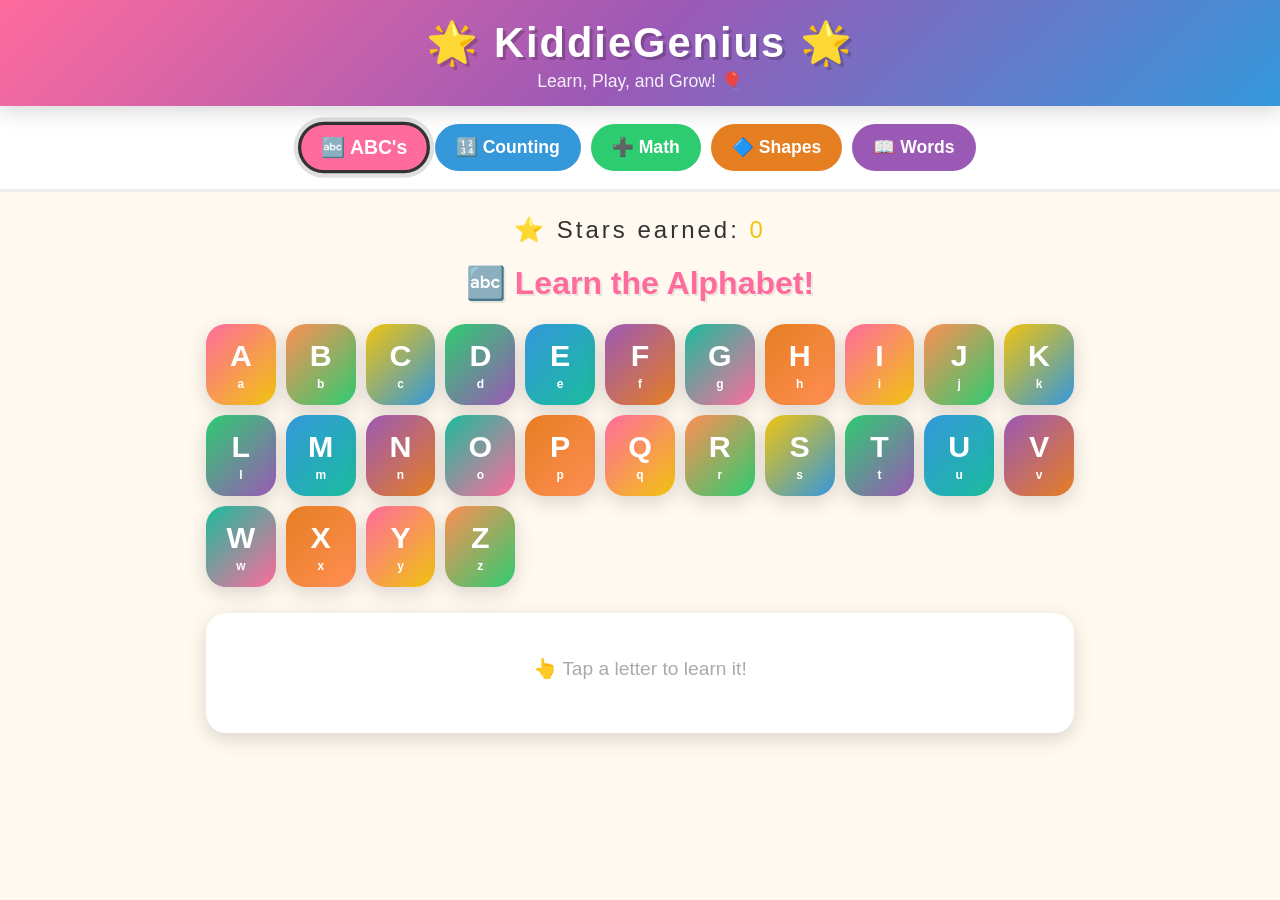
==== index.html @ c28e4b7d "Build fun interactive learning demo for pre-K to 2nd grade Agent-Logs-Url: https://github.com/Luxecu" ====
<!DOCTYPE html>
<html lang="en">
<head>
  <meta charset="UTF-8" />
  <meta name="viewport" content="width=device-width, initial-scale=1.0, user-scalable=no" />
  <title>KiddieGenius 🌟 Learn &amp; Play!</title>
  <style>
    /* ===== GLOBAL ===== */
    * { box-sizing: border-box; margin: 0; padding: 0; }
    :root {
      --pink:   #FF6B9D;
      --purple: #9B59B6;
      --blue:   #3498DB;
      --green:  #2ECC71;
      --yellow: #F1C40F;
      --orange: #E67E22;
      --red:    #E74C3C;
      --teal:   #1ABC9C;
      --bg:     #FFF9F0;
      --text:   #333;
      --radius: 20px;
      --shadow: 0 6px 20px rgba(0,0,0,.15);
    }
    body {
      font-family: 'Comic Sans MS', 'Chalkboard SE', 'Trebuchet MS', sans-serif;
      background: var(--bg);
      color: var(--text);
      min-height: 100vh;
      overflow-x: hidden;
    }
    header {
      background: linear-gradient(135deg, #FF6B9D, #9B59B6, #3498DB);
      padding: 18px 20px 14px;
      text-align: center;
      box-shadow: var(--shadow);
      position: sticky;
      top: 0;
      z-index: 100;
    }
    header h1 { font-size: clamp(1.6rem,5vw,2.6rem); color:#fff; text-shadow:3px 3px 0 rgba(0,0,0,.2); letter-spacing:2px; }
    header p  { color:rgba(255,255,255,.9); font-size:clamp(.85rem,2.5vw,1.1rem); margin-top:4px; }
    nav {
      display: flex; flex-wrap: wrap; justify-content: center;
      gap: 10px; padding: 18px 14px;
      background: #fff; border-bottom: 3px solid #eee;
    }
    .tab-btn {
      cursor: pointer; border: 3px solid transparent; border-radius: 50px;
      padding: 10px 18px; font-family: inherit; font-size: clamp(.85rem,2.2vw,1.1rem);
      font-weight: bold; color: #fff;
      transition: transform .15s, box-shadow .15s; outline: none; user-select: none;
    }
    .tab-btn:hover,.tab-btn:focus { transform:scale(1.08); box-shadow:var(--shadow); }
    .tab-btn.active { border-color:#333; transform:scale(1.1); box-shadow:0 0 0 4px rgba(0,0,0,.12); }
    .tab-btn[data-tab="abc"]    { background:var(--pink); }
    .tab-btn[data-tab="count"]  { background:var(--blue); }
    .tab-btn[data-tab="math"]   { background:var(--green); }
    .tab-btn[data-tab="shapes"] { background:var(--orange); }
    .tab-btn[data-tab="words"]  { background:var(--purple); }
    main { padding: 24px 16px 40px; max-width: 900px; margin: 0 auto; }
    .section { display: none; animation: fadeIn .35s ease; }
    .section.active { display: block; }
    @keyframes fadeIn { from{opacity:0;transform:translateY(12px)} to{opacity:1;transform:translateY(0)} }
    .section-title { text-align:center; font-size:clamp(1.4rem,4vw,2rem); margin-bottom:22px; text-shadow:2px 2px 0 rgba(0,0,0,.08); }
    #star-bar { text-align:center; font-size:clamp(1.1rem,3vw,1.5rem); margin-bottom:20px; letter-spacing:3px; }
    #star-display { color:var(--yellow); }

    /* ABC */
    .abc-grid { display:grid; grid-template-columns:repeat(auto-fill,minmax(68px,1fr)); gap:10px; }
    .letter-card {
      background:linear-gradient(135deg,#FF6B9D,#FF8E53); color:#fff;
      border-radius:var(--radius); padding:14px 6px; text-align:center;
      cursor:pointer; font-size:1.9rem; font-weight:bold; box-shadow:var(--shadow);
      transition:transform .15s; border:none; outline:none; font-family:inherit; user-select:none;
    }
    .letter-card:hover,.letter-card:focus { transform:scale(1.12); }
    .letter-card span { display:block; font-size:.75rem; margin-top:4px; }
    #abc-display { margin-top:26px; text-align:center; background:#fff; border-radius:var(--radius); padding:24px; box-shadow:var(--shadow); min-height:120px; }
    #abc-display .big-letter { font-size:clamp(4rem,14vw,8rem); color:var(--pink); font-weight:bold; }
    #abc-display .letter-word { font-size:clamp(1.2rem,4vw,2rem); color:var(--purple); margin-top:6px; }
    #abc-display .letter-emoji { font-size:clamp(2rem,7vw,4rem); margin-top:6px; }

    /* COUNT */
    .count-controls { display:flex; align-items:center; justify-content:center; gap:20px; margin-bottom:24px; flex-wrap:wrap; }
    .big-number { font-size:clamp(4rem,14vw,8rem); font-weight:bold; color:var(--blue); min-width:120px; text-align:center; }
    .round-btn { width:64px; height:64px; border-radius:50%; border:none; font-size:2rem; font-weight:bold; cursor:pointer; color:#fff; box-shadow:var(--shadow); transition:transform .15s; outline:none; font-family:inherit; }
    .round-btn:hover,.round-btn:focus { transform:scale(1.15); }
    .round-btn.minus { background:var(--red); }
    .round-btn.plus  { background:var(--green); }
    #dot-area { display:flex; flex-wrap:wrap; gap:12px; justify-content:center; padding:10px; }
    .dot { width:48px; height:48px; border-radius:50%; box-shadow:0 3px 8px rgba(0,0,0,.2); animation:popIn .25s cubic-bezier(.175,.885,.32,1.275) both; }
    @keyframes popIn { from{transform:scale(0);opacity:0} to{transform:scale(1);opacity:1} }

    /* MATH */
    .math-card { background:#fff; border-radius:var(--radius); box-shadow:var(--shadow); padding:28px 20px; text-align:center; max-width:480px; margin:0 auto 24px; }
    .math-problem { font-size:clamp(2rem,8vw,4rem); font-weight:bold; color:var(--green); margin-bottom:18px; }
    .math-choices { display:flex; flex-wrap:wrap; gap:14px; justify-content:center; }
    .choice-btn { width:80px; height:80px; border-radius:18px; border:4px solid transparent; font-family:inherit; font-size:2rem; font-weight:bold; cursor:pointer; background:var(--blue); color:#fff; box-shadow:var(--shadow); transition:transform .15s; outline:none; }
    .choice-btn:hover,.choice-btn:focus { transform:scale(1.12); }
    .choice-btn.correct { background:var(--green); animation:bounce .5s; }
    .choice-btn.wrong   { background:var(--red);   animation:shake  .4s; }
    @keyframes bounce { 0%,100%{transform:scale(1)} 30%{transform:scale(1.3)} 60%{transform:scale(.9)} }
    @keyframes shake  { 0%,100%{transform:translateX(0)} 20%{transform:translateX(-8px)} 60%{transform:translateX(8px)} }
    #math-feedback { font-size:1.4rem; min-height:40px; margin-top:12px; font-weight:bold; }
    .math-emoji-row { font-size:clamp(1.2rem,4vw,2rem); margin-bottom:10px; letter-spacing:4px; }
    #math-next-btn, #words-next-btn {
      margin-top:16px; padding:12px 32px; border-radius:50px; border:none;
      font-family:inherit; font-size:1.1rem; font-weight:bold; cursor:pointer;
      color:#fff; box-shadow:var(--shadow); display:none; transition:transform .15s; outline:none;
    }
    #math-next-btn { background:var(--purple); }
    #words-next-btn { background:var(--teal); }
    #math-next-btn:hover, #words-next-btn:hover { transform:scale(1.08); }

    /* SHAPES */
    .shapes-grid { display:grid; grid-template-columns:repeat(auto-fill,minmax(140px,1fr)); gap:16px; }
    .shape-card { background:#fff; border-radius:var(--radius); box-shadow:var(--shadow); padding:20px 10px; text-align:center; cursor:pointer; transition:transform .15s; outline:none; }
    .shape-card:hover,.shape-card:focus { transform:scale(1.08); }
    .shape-svg { width:80px; height:80px; margin:0 auto 10px; display:block; }
    .shape-name { font-size:1.1rem; font-weight:bold; }
    .shape-sides { font-size:.85rem; color:#666; margin-top:4px; }
    #shape-feedback { text-align:center; font-size:clamp(1.2rem,3.5vw,1.6rem); font-weight:bold; min-height:40px; margin-top:10px; color:var(--orange); }

    /* WORDS */
    .word-card { background:#fff; border-radius:var(--radius); box-shadow:var(--shadow); padding:28px 20px; text-align:center; max-width:480px; margin:0 auto 24px; }
    .sight-word { font-size:clamp(3rem,12vw,6rem); font-weight:bold; color:var(--purple); letter-spacing:8px; }
    .word-hint { font-size:1.1rem; color:#888; margin-top:8px; }
    .word-choices { display:flex; flex-wrap:wrap; gap:14px; justify-content:center; margin-top:20px; }
    .word-choice { padding:14px 22px; border-radius:14px; border:3px solid transparent; font-family:inherit; font-size:1.3rem; font-weight:bold; cursor:pointer; background:var(--purple); color:#fff; box-shadow:var(--shadow); transition:transform .15s; outline:none; }
    .word-choice:hover,.word-choice:focus { transform:scale(1.1); }
    .word-choice.correct { background:var(--green); animation:bounce .5s; }
    .word-choice.wrong   { background:var(--red);   animation:shake  .4s; }
    #words-feedback { font-size:1.4rem; min-height:40px; margin-top:12px; font-weight:bold; text-align:center; }

    /* CONFETTI */
    #confetti-canvas { position:fixed; top:0; left:0; width:100%; height:100%; pointer-events:none; z-index:999; }
  </style>
</head>
<body>
<canvas id="confetti-canvas"></canvas>

<header>
  <h1>🌟 KiddieGenius 🌟</h1>
  <p>Learn, Play, and Grow! 🎈</p>
</header>

<nav>
  <button class="tab-btn active" data-tab="abc">🔤 ABC's</button>
  <button class="tab-btn" data-tab="count">🔢 Counting</button>
  <button class="tab-btn" data-tab="math">➕ Math</button>
  <button class="tab-btn" data-tab="shapes">🔷 Shapes</button>
  <button class="tab-btn" data-tab="words">📖 Words</button>
</nav>

<main>
  <div id="star-bar">⭐ Stars earned: <span id="star-display">0</span></div>

  <!-- ABC -->
  <section id="sec-abc" class="section active">
    <h2 class="section-title" style="color:var(--pink)">🔤 Learn the Alphabet!</h2>
    <div class="abc-grid" id="abc-grid"></div>
    <div id="abc-display">
      <div style="color:#aaa;font-size:1.2rem;padding-top:20px">👆 Tap a letter to learn it!</div>
    </div>
  </section>

  <!-- COUNT -->
  <section id="sec-count" class="section">
    <h2 class="section-title" style="color:var(--blue)">🔢 Counting Fun!</h2>
    <div class="count-controls">
      <button class="round-btn minus" id="minus-btn" aria-label="minus one">−</button>
      <div class="big-number" id="count-num">5</div>
      <button class="round-btn plus" id="plus-btn" aria-label="plus one">+</button>
    </div>
    <div id="dot-area"></div>
    <p style="text-align:center;color:#888;margin-top:14px;font-size:1rem">Use + and − to change the number. Count the dots!</p>
  </section>

  <!-- MATH -->
  <section id="sec-math" class="section">
    <h2 class="section-title" style="color:var(--green)">➕ Math Magic!</h2>
    <div class="math-card">
      <div class="math-emoji-row" id="math-emoji-row"></div>
      <div class="math-problem" id="math-problem"></div>
      <div class="math-choices" id="math-choices"></div>
      <div id="math-feedback"></div>
      <button id="math-next-btn">Next Question ➡️</button>
    </div>
  </section>

  <!-- SHAPES -->
  <section id="sec-shapes" class="section">
    <h2 class="section-title" style="color:var(--orange)">🔷 Colors &amp; Shapes!</h2>
    <div class="shapes-grid" id="shapes-grid"></div>
    <div id="shape-feedback"></div>
  </section>

  <!-- WORDS -->
  <section id="sec-words" class="section">
    <h2 class="section-title" style="color:var(--purple)">📖 Sight Words!</h2>
    <div class="word-card">
      <div class="sight-word" id="sight-word"></div>
      <div class="word-hint" id="word-hint"></div>
      <div class="word-choices" id="word-choices"></div>
      <div id="words-feedback"></div>
      <button id="words-next-btn">Next Word ➡️</button>
    </div>
  </section>
</main>

<script>
/* ===== UTILITIES ===== */
var stars = 0;
function addStar(n) {
  n = n || 1;
  stars += n;
  document.getElementById('star-display').textContent = stars;
  if (stars % 5 === 0) launchConfetti();
}
function speak(text) {
  if (!window.speechSynthesis) return;
  window.speechSynthesis.cancel();
  var u = new SpeechSynthesisUtterance(text);
  u.rate = 0.88; u.pitch = 1.2;
  window.speechSynthesis.speak(u);
}
function shuffle(arr) {
  var a = arr.slice();
  for (var i = a.length - 1; i > 0; i--) {
    var j = Math.floor(Math.random() * (i + 1));
    var t = a[i]; a[i] = a[j]; a[j] = t;
  }
  return a;
}

/* ===== TABS ===== */
document.querySelectorAll('.tab-btn').forEach(function(btn) {
  btn.addEventListener('click', function() {
    document.querySelectorAll('.tab-btn').forEach(function(b){ b.classList.remove('active'); });
    document.querySelectorAll('.section').forEach(function(s){ s.classList.remove('active'); });
    btn.classList.add('active');
    document.getElementById('sec-' + btn.dataset.tab).classList.add('active');
    speak(btn.textContent.replace(/[^\w\s]/g, '').trim());
  });
});

/* ===== ABC ===== */
var LETTERS = [
  {l:'A',word:'Apple',   emoji:'🍎'},{l:'B',word:'Ball',    emoji:'⚽'},
  {l:'C',word:'Cat',     emoji:'🐱'},{l:'D',word:'Dog',     emoji:'🐶'},
  {l:'E',word:'Egg',     emoji:'🥚'},{l:'F',word:'Fish',    emoji:'🐟'},
  {l:'G',word:'Grapes',  emoji:'🍇'},{l:'H',word:'Hat',     emoji:'🎩'},
  {l:'I',word:'Ice Cream',emoji:'🍦'},{l:'J',word:'Juice',  emoji:'🧃'},
  {l:'K',word:'Kite',    emoji:'🪁'},{l:'L',word:'Lion',    emoji:'🦁'},
  {l:'M',word:'Moon',    emoji:'🌙'},{l:'N',word:'Nest',    emoji:'🪺'},
  {l:'O',word:'Orange',  emoji:'🍊'},{l:'P',word:'Pizza',   emoji:'🍕'},
  {l:'Q',word:'Queen',   emoji:'👑'},{l:'R',word:'Rainbow', emoji:'🌈'},
  {l:'S',word:'Sun',     emoji:'☀️'},{l:'T',word:'Train',   emoji:'🚂'},
  {l:'U',word:'Umbrella',emoji:'☂️'},{l:'V',word:'Volcano', emoji:'🌋'},
  {l:'W',word:'Whale',   emoji:'🐳'},{l:'X',word:'X-ray',   emoji:'🩻'},
  {l:'Y',word:'Yo-yo',   emoji:'🪀'},{l:'Z',word:'Zebra',   emoji:'🦓'},
];
var ABC_COLORS = ['#FF6B9D','#FF8E53','#F1C40F','#2ECC71','#3498DB','#9B59B6','#1ABC9C','#E67E22'];
var abcGrid = document.getElementById('abc-grid');
var abcDisplay = document.getElementById('abc-display');
LETTERS.forEach(function(item, i) {
  var card = document.createElement('button');
  card.className = 'letter-card';
  card.style.background = 'linear-gradient(135deg,' + ABC_COLORS[i%ABC_COLORS.length] + ',' + ABC_COLORS[(i+2)%ABC_COLORS.length] + ')';
  card.innerHTML = item.l + '<span>' + item.l.toLowerCase() + '</span>';
  card.setAttribute('aria-label', 'Letter ' + item.l + ' for ' + item.word);
  card.addEventListener('click', function() {
    abcDisplay.innerHTML = '<div class="big-letter">' + item.l + '<span style="font-size:.5em;color:#9B59B6"> ' + item.l.toLowerCase() + '</span></div>'
      + '<div class="letter-word">' + item.l + ' is for <strong>' + item.word + '</strong></div>'
      + '<div class="letter-emoji">' + item.emoji + '</div>';
    speak(item.l + '. ' + item.l + ' is for ' + item.word + '!');
    addStar(1);
  });
  abcGrid.appendChild(card);
});

/* ===== COUNT ===== */
var countNum = 5;
var countDisplay = document.getElementById('count-num');
var dotArea = document.getElementById('dot-area');
var DOT_COLORS = ['#3498DB','#E74C3C','#2ECC71','#F1C40F','#9B59B6','#FF6B9D','#1ABC9C','#E67E22'];
function renderDots(n) {
  dotArea.innerHTML = '';
  for (var i = 0; i < n; i++) {
    var d = document.createElement('div');
    d.className = 'dot';
    d.style.background = DOT_COLORS[i % DOT_COLORS.length];
    d.style.animationDelay = (i * 0.04) + 's';
    dotArea.appendChild(d);
  }
  countDisplay.textContent = n;
  speak(String(n));
}
document.getElementById('plus-btn').addEventListener('click', function() {
  if (countNum < 20) { countNum++; renderDots(countNum); addStar(1); }
});
document.getElementById('minus-btn').addEventListener('click', function() {
  if (countNum > 0) { countNum--; renderDots(countNum); }
});
renderDots(countNum);

/* ===== MATH ===== */
var MATH_EMOJIS = ['🍎','🍊','🍋','🍇','🍓','⭐','🌟','��','🦋','🌸'];
var mathAnswered = false;
function newMathQ() {
  mathAnswered = false;
  document.getElementById('math-next-btn').style.display = 'none';
  document.getElementById('math-feedback').textContent = '';
  document.querySelectorAll('.choice-btn').forEach(function(b){ b.classList.remove('correct','wrong'); b.disabled = false; });
  var tier = Math.random(), a, b, op, ans;
  if (tier < 0.4) {
    a = Math.floor(Math.random()*6); b = Math.floor(Math.random()*(6-a)); op='+'; ans=a+b;
  } else if (tier < 0.75) {
    a = Math.floor(Math.random()*11); b = Math.floor(Math.random()*(11-a)); op='+'; ans=a+b;
  } else {
    ans = Math.floor(Math.random()*11); b = Math.floor(Math.random()*(ans+1)); a=ans+b; op='−';
  }
  var e = MATH_EMOJIS[Math.floor(Math.random()*MATH_EMOJIS.length)];
  document.getElementById('math-emoji-row').textContent = e.repeat(Math.min(a,10));
  document.getElementById('math-problem').textContent = a + ' ' + op + ' ' + b + ' = ?';
  speak('What is ' + a + ' ' + (op==='−'?'minus':'plus') + ' ' + b + '?');
  var wrong = [];
  var tried = 0;
  while (wrong.length < 3 && tried < 40) {
    tried++;
    var d = ans + (Math.floor(Math.random()*5)-2);
    if (d !== ans && d >= 0 && d <= 20 && wrong.indexOf(d) === -1) wrong.push(d);
  }
  var choices = shuffle([ans].concat(wrong));
  var container = document.getElementById('math-choices');
  container.innerHTML = '';
  choices.forEach(function(c) {
    var btn = document.createElement('button');
    btn.className = 'choice-btn';
    btn.textContent = c;
    btn.setAttribute('aria-label', 'Answer ' + c);
    btn.addEventListener('click', function(){ checkMath(btn, c, ans); });
    container.appendChild(btn);
  });
}
function checkMath(btn, chosen, ans) {
  if (mathAnswered) return;
  mathAnswered = true;
  document.querySelectorAll('.choice-btn').forEach(function(b){ b.disabled = true; });
  if (chosen === ans) {
    btn.classList.add('correct');
    document.getElementById('math-feedback').textContent = '🎉 Correct! Great job!';
    speak('Correct! Great job!');
    addStar(2);
  } else {
    btn.classList.add('wrong');
    document.getElementById('math-feedback').textContent = 'Try again! The answer was ' + ans + ' 😊';
    speak('The answer was ' + ans + '. Keep trying!');
    document.querySelectorAll('.choice-btn').forEach(function(b){
      if (parseInt(b.textContent) === ans) b.classList.add('correct');
    });
  }
  document.getElementById('math-next-btn').style.display = 'inline-block';
}
document.getElementById('math-next-btn').addEventListener('click', newMathQ);
newMathQ();

/* ===== SHAPES ===== */
var SHAPES = [
  {name:'Circle',    sides:'No corners!',              color:'#E74C3C', svg:'<circle cx="40" cy="40" r="35" fill="#E74C3C"/>'},
  {name:'Square',    sides:'4 equal sides',            color:'#3498DB', svg:'<rect x="8" y="8" width="64" height="64" rx="4" fill="#3498DB"/>'},
  {name:'Triangle',  sides:'3 sides',                  color:'#2ECC71', svg:'<polygon points="40,5 75,72 5,72" fill="#2ECC71"/>'},
  {name:'Rectangle', sides:'4 sides',                  color:'#9B59B6', svg:'<rect x="4" y="18" width="72" height="44" rx="4" fill="#9B59B6"/>'},
  {name:'Diamond',   sides:'4 sides',                  color:'#F1C40F', svg:'<polygon points="40,4 76,40 40,76 4,40" fill="#F1C40F"/>'},
  {name:'Star',      sides:'5 points',                 color:'#FF6B9D', svg:'<polygon points="40,4 49,30 76,30 54,47 62,74 40,57 18,74 26,47 4,30 31,30" fill="#FF6B9D"/>'},
  {name:'Pentagon',  sides:'5 sides',                  color:'#E67E22', svg:'<polygon points="40,4 76,30 62,72 18,72 4,30" fill="#E67E22"/>'},
  {name:'Hexagon',   sides:'6 sides',                  color:'#1ABC9C', svg:'<polygon points="40,4 74,22 74,58 40,76 6,58 6,22" fill="#1ABC9C"/>'},
  {name:'Oval',      sides:'Like a stretched circle',  color:'#FF8E53', svg:'<ellipse cx="40" cy="40" rx="38" ry="24" fill="#FF8E53"/>'},
  {name:'Heart',     sides:'A love shape!',            color:'#E74C3C', svg:'<path d="M40 68 C40 68 8 48 8 28 C8 16 18 8 28 12 C34 14 40 20 40 20 C40 20 46 14 52 12 C62 8 72 16 72 28 C72 48 40 68 40 68Z" fill="#E74C3C"/>'},
];
var shapesGrid = document.getElementById('shapes-grid');
SHAPES.forEach(function(s) {
  var card = document.createElement('div');
  card.className = 'shape-card';
  card.setAttribute('tabindex','0');
  card.setAttribute('role','button');
  card.setAttribute('aria-label', s.name);
  card.innerHTML = '<svg class="shape-svg" viewBox="0 0 80 80" xmlns="http://www.w3.org/2000/svg">' + s.svg + '</svg>'
    + '<div class="shape-name">' + s.name + '</div>'
    + '<div class="shape-sides">' + s.sides + '</div>';
  function onClick() {
    document.getElementById('shape-feedback').textContent = '✨ This is a ' + s.name + '! ' + s.sides;
    speak('This is a ' + s.name + '. ' + s.sides);
    addStar(1);
  }
  card.addEventListener('click', onClick);
  card.addEventListener('keydown', function(e){ if(e.key==='Enter'||e.key===' ') onClick(); });
  shapesGrid.appendChild(card);
});

/* ===== WORDS ===== */
var SIGHT_WORDS = [
  {word:'the',  sentence:'I see THE cat.'},
  {word:'and',  sentence:'I like cats AND dogs.'},
  {word:'a',    sentence:'I have A book.'},
  {word:'to',   sentence:"Let's go TO school."},
  {word:'said', sentence:'She SAID hello.'},
  {word:'in',   sentence:'The ball is IN the box.'},
  {word:'is',   sentence:'This IS my house.'},
  {word:'it',   sentence:'IT is sunny today.'},
  {word:'he',   sentence:'HE can run fast.'},
  {word:'she',  sentence:'SHE likes to sing.'},
  {word:'we',   sentence:'WE are friends.'},
  {word:'was',  sentence:'The dog WAS happy.'},
  {word:'on',   sentence:'The cup is ON the table.'},
  {word:'are',  sentence:'You ARE so smart!'},
  {word:'at',   sentence:'Look AT the stars.'},
  {word:'they', sentence:'THEY love ice cream.'},
  {word:'for',  sentence:'This is FOR you!'},
  {word:'you',  sentence:'I love YOU!'},
  {word:'up',   sentence:'Look UP at the sky.'},
  {word:'can',  sentence:'I CAN do it!'},
  {word:'big',  sentence:'The elephant is BIG.'},
  {word:'red',  sentence:'The apple is RED.'},
  {word:'run',  sentence:'I like to RUN.'},
  {word:'jump', sentence:'Frogs can JUMP!'},
  {word:'play', sentence:"Let's PLAY outside!"},
  {word:'with', sentence:'I play WITH my friends.'},
  {word:'go',   sentence:"Let's GO to the park."},
  {word:'my',   sentence:'This is MY backpack.'},
  {word:'see',  sentence:'I SEE a butterfly.'},
  {word:'like', sentence:'I LIKE apples.'},
];
var wordsAnswered = false;
var currentWordIdx = 0;
var wordsList = shuffle(SIGHT_WORDS.slice());
function newWord() {
  wordsAnswered = false;
  document.getElementById('words-next-btn').style.display = 'none';
  document.getElementById('words-feedback').textContent = '';
  document.querySelectorAll('.word-choice').forEach(function(b){ b.classList.remove('correct','wrong'); b.disabled=false; });
  var item = wordsList[currentWordIdx % wordsList.length];
  currentWordIdx++;
  document.getElementById('sight-word').textContent = item.word.toUpperCase();
  document.getElementById('word-hint').textContent = item.sentence;
  speak('Can you find the word: ' + item.word + '?');
  var others = SIGHT_WORDS.filter(function(x){ return x.word !== item.word; }).map(function(x){ return x.word; });
  var wrong3 = shuffle(others).slice(0,3);
  var choices = shuffle([item.word].concat(wrong3));
  var container = document.getElementById('word-choices');
  container.innerHTML = '';
  choices.forEach(function(w) {
    var btn = document.createElement('button');
    btn.className = 'word-choice';
    btn.textContent = w;
    btn.setAttribute('aria-label', w);
    (function(w){ btn.addEventListener('click', function(){ checkWord(btn, w, item.word); }); })(w);
    container.appendChild(btn);
  });
}
function checkWord(btn, chosen, correct) {
  if (wordsAnswered) return;
  wordsAnswered = true;
  document.querySelectorAll('.word-choice').forEach(function(b){ b.disabled=true; });
  if (chosen === correct) {
    btn.classList.add('correct');
    document.getElementById('words-feedback').textContent = "🎊 That's right! Awesome reader!";
    speak("That's right! Awesome reader!");
    addStar(2);
  } else {
    btn.classList.add('wrong');
    document.getElementById('words-feedback').textContent = 'Oops! The word was "' + correct.toUpperCase() + '" 😊';
    speak('The word was ' + correct + '. Keep reading!');
    document.querySelectorAll('.word-choice').forEach(function(b){
      if (b.textContent === correct) b.classList.add('correct');
    });
  }
  document.getElementById('words-next-btn').style.display = 'inline-block';
}
document.getElementById('words-next-btn').addEventListener('click', newWord);
newWord();

/* ===== CONFETTI ===== */
var canvas = document.getElementById('confetti-canvas');
var ctx = canvas.getContext('2d');
var particles = [];
var animId = null;
var CONF_COLORS = ['#FF6B9D','#F1C40F','#3498DB','#2ECC71','#9B59B6','#E67E22','#1ABC9C'];
function launchConfetti() {
  canvas.width = window.innerWidth;
  canvas.height = window.innerHeight;
  for (var i = 0; i < 140; i++) {
    particles.push({
      x: Math.random()*canvas.width, y: -10-Math.random()*100,
      w: 8+Math.random()*10, h: 6+Math.random()*8,
      color: CONF_COLORS[Math.floor(Math.random()*CONF_COLORS.length)],
      vx: (Math.random()-.5)*4, vy: 2+Math.random()*3,
      rot: Math.random()*360, rotV: (Math.random()-.5)*8, alpha: 1
    });
  }
  if (!animId) animateConfetti();
}
function animateConfetti() {
  ctx.clearRect(0,0,canvas.width,canvas.height);
  particles = particles.filter(function(p){ return p.alpha > 0.05; });
  particles.forEach(function(p) {
    p.x+=p.vx; p.y+=p.vy; p.rot+=p.rotV;
    if (p.y > canvas.height) p.alpha -= 0.06;
    ctx.save();
    ctx.globalAlpha = p.alpha;
    ctx.translate(p.x+p.w/2, p.y+p.h/2);
    ctx.rotate(p.rot*Math.PI/180);
    ctx.fillStyle = p.color;
    ctx.fillRect(-p.w/2,-p.h/2,p.w,p.h);
    ctx.restore();
  });
  if (particles.length > 0) { animId = requestAnimationFrame(animateConfetti); }
  else { animId = null; ctx.clearRect(0,0,canvas.width,canvas.height); }
}
window.addEventListener('resize', function(){ canvas.width=window.innerWidth; canvas.height=window.innerHeight; });
window.addEventListener('load', function(){ speak('Welcome to Kiddie Genius! Lets learn and have fun!'); });
</script>
</body>
</html>
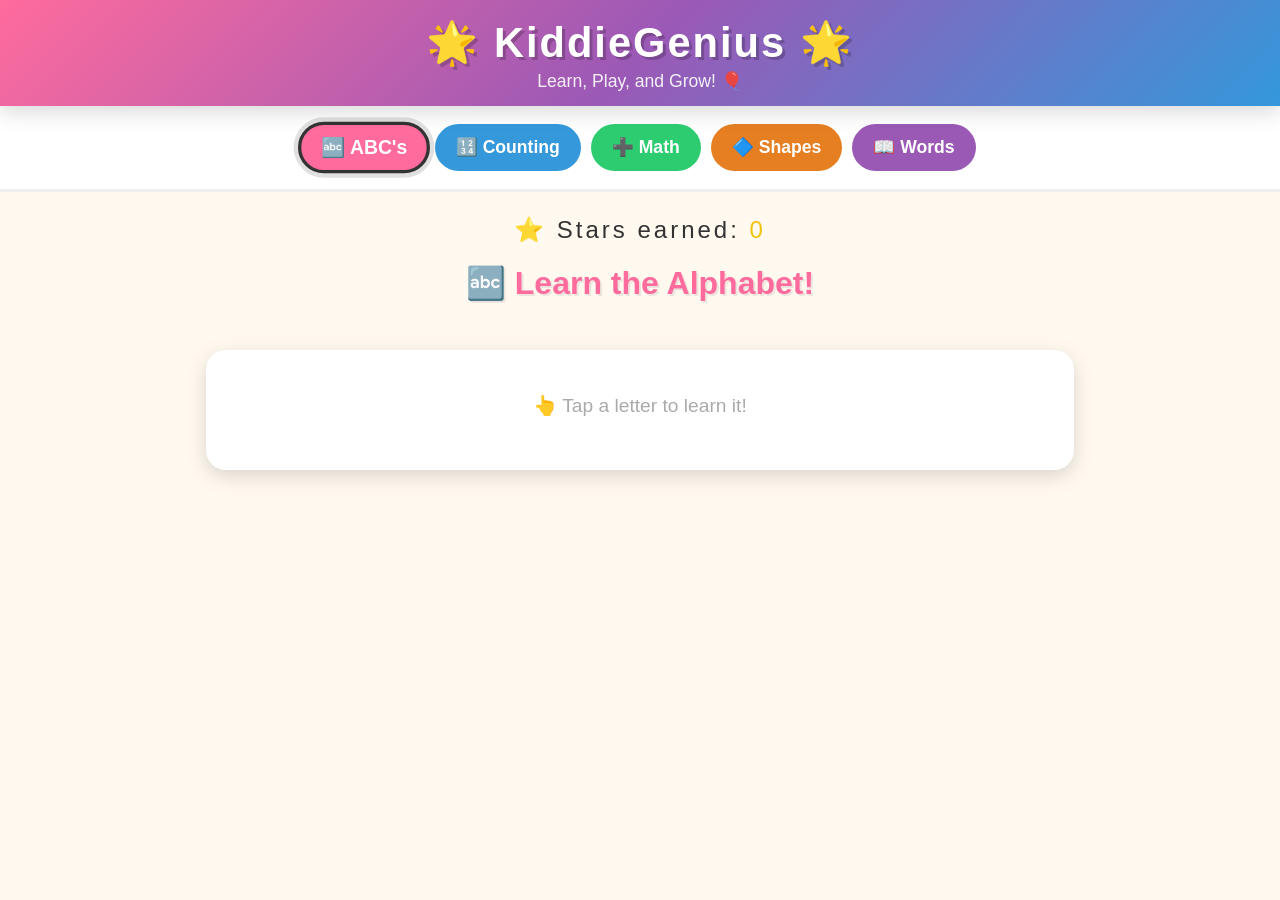
==== commit 681b75ef: "Fix typo in welcome speech (Lets -> Let's) Agent-Logs-Url: https://github.com/Luxecustomshop24/KIDDI" ====
--- a/index.html
+++ b/index.html
@@ -518,7 +518,7 @@
   else { animId = null; ctx.clearRect(0,0,canvas.width,canvas.height); }
 }
 window.addEventListener('resize', function(){ canvas.width=window.innerWidth; canvas.height=window.innerHeight; });
-window.addEventListener('load', function(){ speak('Welcome to Kiddie Genius! Lets learn and have fun!'); });
+window.addEventListener('load', function(){ speak('Welcome to Kiddie Genius! Let's learn and have fun!'); });
 </script>
 </body>
 </html>
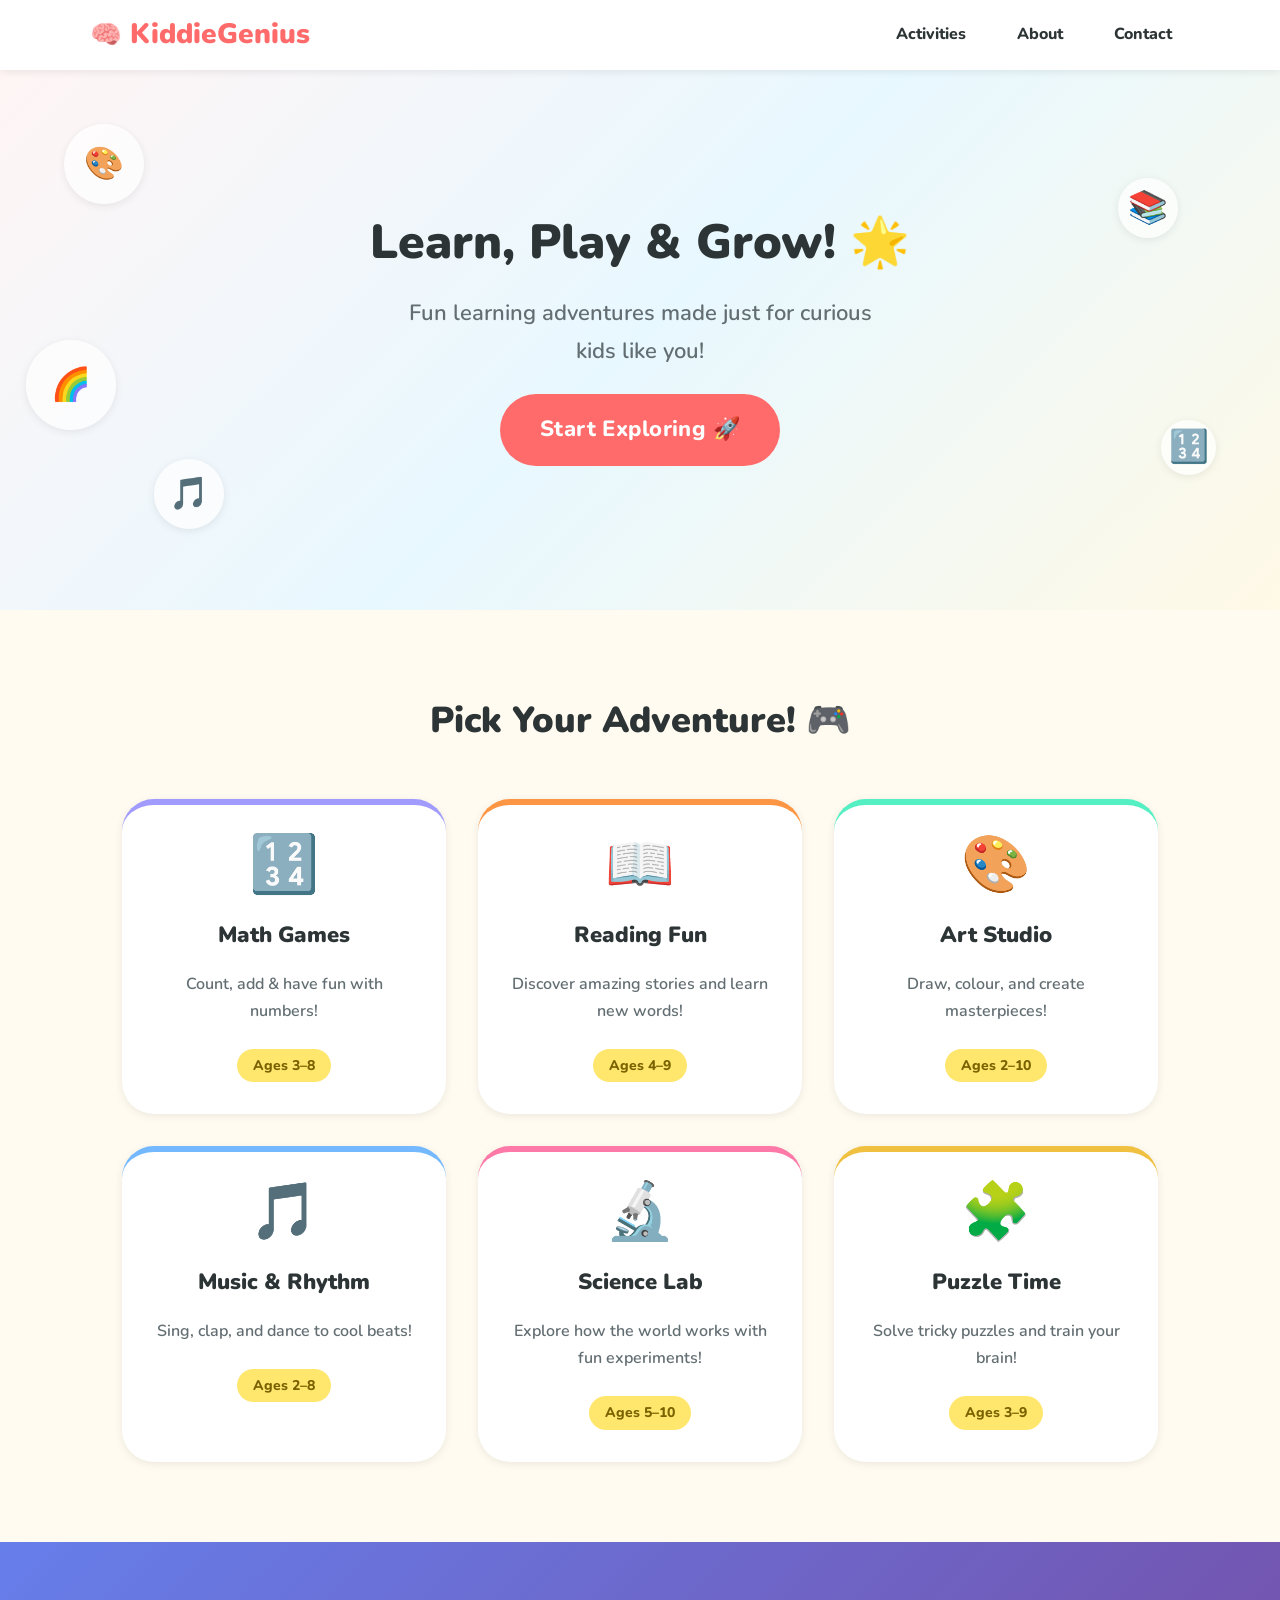
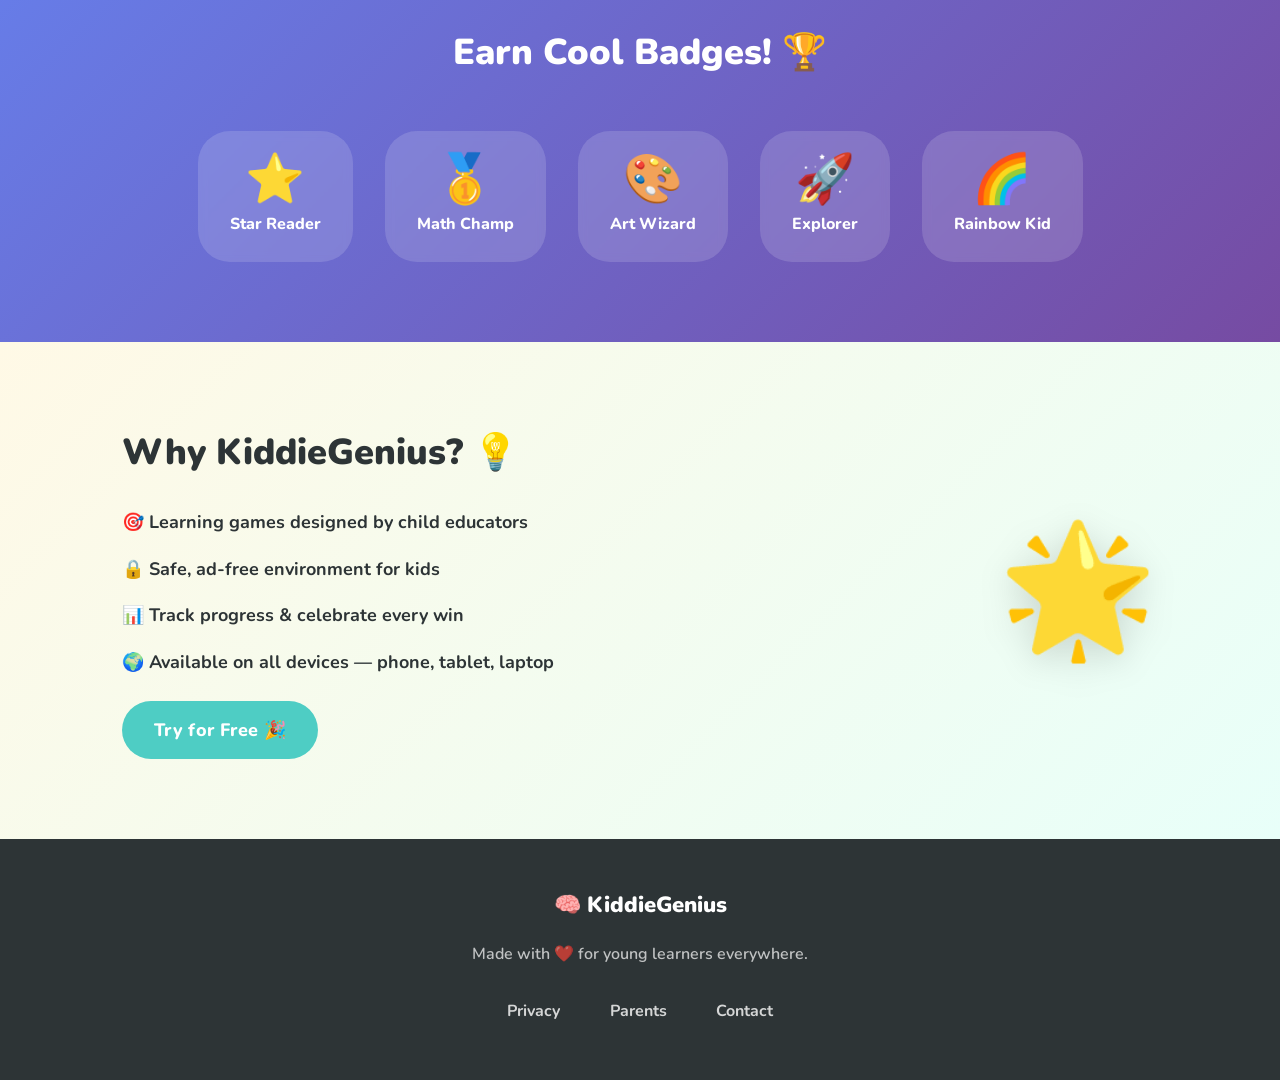
==== commit a1d95cc1: "chore: plan update for brand logo integration Agent-Logs-Url: https://github.com/Luxecustomshop24/KI" ====
--- a/index.html
+++ b/index.html
@@ -2,523 +2,184 @@
 <html lang="en">
 <head>
   <meta charset="UTF-8" />
-  <meta name="viewport" content="width=device-width, initial-scale=1.0, user-scalable=no" />
-  <title>KiddieGenius 🌟 Learn &amp; Play!</title>
-  <style>
-    /* ===== GLOBAL ===== */
-    * { box-sizing: border-box; margin: 0; padding: 0; }
-    :root {
-      --pink:   #FF6B9D;
-      --purple: #9B59B6;
-      --blue:   #3498DB;
-      --green:  #2ECC71;
-      --yellow: #F1C40F;
-      --orange: #E67E22;
-      --red:    #E74C3C;
-      --teal:   #1ABC9C;
-      --bg:     #FFF9F0;
-      --text:   #333;
-      --radius: 20px;
-      --shadow: 0 6px 20px rgba(0,0,0,.15);
-    }
-    body {
-      font-family: 'Comic Sans MS', 'Chalkboard SE', 'Trebuchet MS', sans-serif;
-      background: var(--bg);
-      color: var(--text);
-      min-height: 100vh;
-      overflow-x: hidden;
-    }
-    header {
-      background: linear-gradient(135deg, #FF6B9D, #9B59B6, #3498DB);
-      padding: 18px 20px 14px;
-      text-align: center;
-      box-shadow: var(--shadow);
-      position: sticky;
-      top: 0;
-      z-index: 100;
-    }
-    header h1 { font-size: clamp(1.6rem,5vw,2.6rem); color:#fff; text-shadow:3px 3px 0 rgba(0,0,0,.2); letter-spacing:2px; }
-    header p  { color:rgba(255,255,255,.9); font-size:clamp(.85rem,2.5vw,1.1rem); margin-top:4px; }
-    nav {
-      display: flex; flex-wrap: wrap; justify-content: center;
-      gap: 10px; padding: 18px 14px;
-      background: #fff; border-bottom: 3px solid #eee;
-    }
-    .tab-btn {
-      cursor: pointer; border: 3px solid transparent; border-radius: 50px;
-      padding: 10px 18px; font-family: inherit; font-size: clamp(.85rem,2.2vw,1.1rem);
-      font-weight: bold; color: #fff;
-      transition: transform .15s, box-shadow .15s; outline: none; user-select: none;
-    }
-    .tab-btn:hover,.tab-btn:focus { transform:scale(1.08); box-shadow:var(--shadow); }
-    .tab-btn.active { border-color:#333; transform:scale(1.1); box-shadow:0 0 0 4px rgba(0,0,0,.12); }
-    .tab-btn[data-tab="abc"]    { background:var(--pink); }
-    .tab-btn[data-tab="count"]  { background:var(--blue); }
-    .tab-btn[data-tab="math"]   { background:var(--green); }
-    .tab-btn[data-tab="shapes"] { background:var(--orange); }
-    .tab-btn[data-tab="words"]  { background:var(--purple); }
-    main { padding: 24px 16px 40px; max-width: 900px; margin: 0 auto; }
-    .section { display: none; animation: fadeIn .35s ease; }
-    .section.active { display: block; }
-    @keyframes fadeIn { from{opacity:0;transform:translateY(12px)} to{opacity:1;transform:translateY(0)} }
-    .section-title { text-align:center; font-size:clamp(1.4rem,4vw,2rem); margin-bottom:22px; text-shadow:2px 2px 0 rgba(0,0,0,.08); }
-    #star-bar { text-align:center; font-size:clamp(1.1rem,3vw,1.5rem); margin-bottom:20px; letter-spacing:3px; }
-    #star-display { color:var(--yellow); }
-
-    /* ABC */
-    .abc-grid { display:grid; grid-template-columns:repeat(auto-fill,minmax(68px,1fr)); gap:10px; }
-    .letter-card {
-      background:linear-gradient(135deg,#FF6B9D,#FF8E53); color:#fff;
-      border-radius:var(--radius); padding:14px 6px; text-align:center;
-      cursor:pointer; font-size:1.9rem; font-weight:bold; box-shadow:var(--shadow);
-      transition:transform .15s; border:none; outline:none; font-family:inherit; user-select:none;
-    }
-    .letter-card:hover,.letter-card:focus { transform:scale(1.12); }
-    .letter-card span { display:block; font-size:.75rem; margin-top:4px; }
-    #abc-display { margin-top:26px; text-align:center; background:#fff; border-radius:var(--radius); padding:24px; box-shadow:var(--shadow); min-height:120px; }
-    #abc-display .big-letter { font-size:clamp(4rem,14vw,8rem); color:var(--pink); font-weight:bold; }
-    #abc-display .letter-word { font-size:clamp(1.2rem,4vw,2rem); color:var(--purple); margin-top:6px; }
-    #abc-display .letter-emoji { font-size:clamp(2rem,7vw,4rem); margin-top:6px; }
-
-    /* COUNT */
-    .count-controls { display:flex; align-items:center; justify-content:center; gap:20px; margin-bottom:24px; flex-wrap:wrap; }
-    .big-number { font-size:clamp(4rem,14vw,8rem); font-weight:bold; color:var(--blue); min-width:120px; text-align:center; }
-    .round-btn { width:64px; height:64px; border-radius:50%; border:none; font-size:2rem; font-weight:bold; cursor:pointer; color:#fff; box-shadow:var(--shadow); transition:transform .15s; outline:none; font-family:inherit; }
-    .round-btn:hover,.round-btn:focus { transform:scale(1.15); }
-    .round-btn.minus { background:var(--red); }
-    .round-btn.plus  { background:var(--green); }
-    #dot-area { display:flex; flex-wrap:wrap; gap:12px; justify-content:center; padding:10px; }
-    .dot { width:48px; height:48px; border-radius:50%; box-shadow:0 3px 8px rgba(0,0,0,.2); animation:popIn .25s cubic-bezier(.175,.885,.32,1.275) both; }
-    @keyframes popIn { from{transform:scale(0);opacity:0} to{transform:scale(1);opacity:1} }
-
-    /* MATH */
-    .math-card { background:#fff; border-radius:var(--radius); box-shadow:var(--shadow); padding:28px 20px; text-align:center; max-width:480px; margin:0 auto 24px; }
-    .math-problem { font-size:clamp(2rem,8vw,4rem); font-weight:bold; color:var(--green); margin-bottom:18px; }
-    .math-choices { display:flex; flex-wrap:wrap; gap:14px; justify-content:center; }
-    .choice-btn { width:80px; height:80px; border-radius:18px; border:4px solid transparent; font-family:inherit; font-size:2rem; font-weight:bold; cursor:pointer; background:var(--blue); color:#fff; box-shadow:var(--shadow); transition:transform .15s; outline:none; }
-    .choice-btn:hover,.choice-btn:focus { transform:scale(1.12); }
-    .choice-btn.correct { background:var(--green); animation:bounce .5s; }
-    .choice-btn.wrong   { background:var(--red);   animation:shake  .4s; }
-    @keyframes bounce { 0%,100%{transform:scale(1)} 30%{transform:scale(1.3)} 60%{transform:scale(.9)} }
-    @keyframes shake  { 0%,100%{transform:translateX(0)} 20%{transform:translateX(-8px)} 60%{transform:translateX(8px)} }
-    #math-feedback { font-size:1.4rem; min-height:40px; margin-top:12px; font-weight:bold; }
-    .math-emoji-row { font-size:clamp(1.2rem,4vw,2rem); margin-bottom:10px; letter-spacing:4px; }
-    #math-next-btn, #words-next-btn {
-      margin-top:16px; padding:12px 32px; border-radius:50px; border:none;
-      font-family:inherit; font-size:1.1rem; font-weight:bold; cursor:pointer;
-      color:#fff; box-shadow:var(--shadow); display:none; transition:transform .15s; outline:none;
-    }
-    #math-next-btn { background:var(--purple); }
-    #words-next-btn { background:var(--teal); }
-    #math-next-btn:hover, #words-next-btn:hover { transform:scale(1.08); }
-
-    /* SHAPES */
-    .shapes-grid { display:grid; grid-template-columns:repeat(auto-fill,minmax(140px,1fr)); gap:16px; }
-    .shape-card { background:#fff; border-radius:var(--radius); box-shadow:var(--shadow); padding:20px 10px; text-align:center; cursor:pointer; transition:transform .15s; outline:none; }
-    .shape-card:hover,.shape-card:focus { transform:scale(1.08); }
-    .shape-svg { width:80px; height:80px; margin:0 auto 10px; display:block; }
-    .shape-name { font-size:1.1rem; font-weight:bold; }
-    .shape-sides { font-size:.85rem; color:#666; margin-top:4px; }
-    #shape-feedback { text-align:center; font-size:clamp(1.2rem,3.5vw,1.6rem); font-weight:bold; min-height:40px; margin-top:10px; color:var(--orange); }
-
-    /* WORDS */
-    .word-card { background:#fff; border-radius:var(--radius); box-shadow:var(--shadow); padding:28px 20px; text-align:center; max-width:480px; margin:0 auto 24px; }
-    .sight-word { font-size:clamp(3rem,12vw,6rem); font-weight:bold; color:var(--purple); letter-spacing:8px; }
-    .word-hint { font-size:1.1rem; color:#888; margin-top:8px; }
-    .word-choices { display:flex; flex-wrap:wrap; gap:14px; justify-content:center; margin-top:20px; }
-    .word-choice { padding:14px 22px; border-radius:14px; border:3px solid transparent; font-family:inherit; font-size:1.3rem; font-weight:bold; cursor:pointer; background:var(--purple); color:#fff; box-shadow:var(--shadow); transition:transform .15s; outline:none; }
-    .word-choice:hover,.word-choice:focus { transform:scale(1.1); }
-    .word-choice.correct { background:var(--green); animation:bounce .5s; }
-    .word-choice.wrong   { background:var(--red);   animation:shake  .4s; }
-    #words-feedback { font-size:1.4rem; min-height:40px; margin-top:12px; font-weight:bold; text-align:center; }
-
-    /* CONFETTI */
-    #confetti-canvas { position:fixed; top:0; left:0; width:100%; height:100%; pointer-events:none; z-index:999; }
-  </style>
+  <meta name="viewport" content="width=device-width, initial-scale=1.0" />
+  <title>KiddieGenius 🎉</title>
+  <!-- Nunito: rounded, highly readable child-friendly font -->
+  <link rel="preconnect" href="https://fonts.googleapis.com" />
+  <link rel="preconnect" href="https://fonts.gstatic.com" crossorigin />
+  <link
+    href="https://fonts.googleapis.com/css2?family=Nunito:wght@400;600;700;800;900&display=swap"
+    rel="stylesheet"
+  />
+  <link rel="stylesheet" href="styles.css" />
 </head>
 <body>
-<canvas id="confetti-canvas"></canvas>
 
-<header>
-  <h1>🌟 KiddieGenius 🌟</h1>
-  <p>Learn, Play, and Grow! 🎈</p>
-</header>
+  <!-- ===== HEADER / NAV ===== -->
+  <header class="site-header">
+    <div class="header-inner">
+      <a href="#" class="logo" aria-label="KiddieGenius Home">
+        <span class="logo-icon" aria-hidden="true">🧠</span>
+        <span class="logo-text">KiddieGenius</span>
+      </a>
+      <nav class="nav" aria-label="Main navigation">
+        <a href="#activities" class="nav-link">Activities</a>
+        <a href="#about"      class="nav-link">About</a>
+        <a href="#contact"    class="nav-link">Contact</a>
+      </nav>
+    </div>
+  </header>
 
-<nav>
-  <button class="tab-btn active" data-tab="abc">🔤 ABC's</button>
-  <button class="tab-btn" data-tab="count">🔢 Counting</button>
-  <button class="tab-btn" data-tab="math">➕ Math</button>
-  <button class="tab-btn" data-tab="shapes">🔷 Shapes</button>
-  <button class="tab-btn" data-tab="words">📖 Words</button>
-</nav>
+  <main>
 
-<main>
-  <div id="star-bar">⭐ Stars earned: <span id="star-display">0</span></div>
+    <!-- ===== HERO ===== -->
+    <section class="hero" aria-labelledby="hero-heading">
+      <div class="hero-content">
+        <h1 id="hero-heading" class="hero-title">
+          Learn, Play &amp; Grow! 🌟
+        </h1>
+        <p class="hero-subtitle">
+          Fun learning adventures made just for curious kids like you!
+        </p>
+        <a href="#activities" class="btn btn-primary btn-xl">
+          Start Exploring 🚀
+        </a>
+      </div>
+      <div class="hero-illustration" aria-hidden="true">
+        <div class="bubble bubble-1">🎨</div>
+        <div class="bubble bubble-2">📚</div>
+        <div class="bubble bubble-3">🎵</div>
+        <div class="bubble bubble-4">🔢</div>
+        <div class="bubble bubble-5">🌈</div>
+      </div>
+    </section>
 
-  <!-- ABC -->
-  <section id="sec-abc" class="section active">
-    <h2 class="section-title" style="color:var(--pink)">🔤 Learn the Alphabet!</h2>
-    <div class="abc-grid" id="abc-grid"></div>
-    <div id="abc-display">
-      <div style="color:#aaa;font-size:1.2rem;padding-top:20px">👆 Tap a letter to learn it!</div>
+    <!-- ===== ACTIVITIES ===== -->
+    <section class="activities" id="activities" aria-labelledby="activities-heading">
+      <div class="section-inner">
+        <h2 id="activities-heading" class="section-title">
+          Pick Your Adventure! 🎮
+        </h2>
+        <div class="cards-grid">
+
+          <article class="card card--purple" tabindex="0" role="button" aria-label="Math Games">
+            <div class="card-icon" aria-hidden="true">🔢</div>
+            <h3 class="card-title">Math Games</h3>
+            <p class="card-desc">Count, add &amp; have fun with numbers!</p>
+            <span class="card-badge">Ages 3–8</span>
+          </article>
+
+          <article class="card card--orange" tabindex="0" role="button" aria-label="Reading Fun">
+            <div class="card-icon" aria-hidden="true">📖</div>
+            <h3 class="card-title">Reading Fun</h3>
+            <p class="card-desc">Discover amazing stories and learn new words!</p>
+            <span class="card-badge">Ages 4–9</span>
+          </article>
+
+          <article class="card card--green" tabindex="0" role="button" aria-label="Art Studio">
+            <div class="card-icon" aria-hidden="true">🎨</div>
+            <h3 class="card-title">Art Studio</h3>
+            <p class="card-desc">Draw, colour, and create masterpieces!</p>
+            <span class="card-badge">Ages 2–10</span>
+          </article>
+
+          <article class="card card--blue" tabindex="0" role="button" aria-label="Music &amp; Rhythm">
+            <div class="card-icon" aria-hidden="true">🎵</div>
+            <h3 class="card-title">Music &amp; Rhythm</h3>
+            <p class="card-desc">Sing, clap, and dance to cool beats!</p>
+            <span class="card-badge">Ages 2–8</span>
+          </article>
+
+          <article class="card card--pink" tabindex="0" role="button" aria-label="Science Lab">
+            <div class="card-icon" aria-hidden="true">🔬</div>
+            <h3 class="card-title">Science Lab</h3>
+            <p class="card-desc">Explore how the world works with fun experiments!</p>
+            <span class="card-badge">Ages 5–10</span>
+          </article>
+
+          <article class="card card--yellow" tabindex="0" role="button" aria-label="Puzzle Time">
+            <div class="card-icon" aria-hidden="true">🧩</div>
+            <h3 class="card-title">Puzzle Time</h3>
+            <p class="card-desc">Solve tricky puzzles and train your brain!</p>
+            <span class="card-badge">Ages 3–9</span>
+          </article>
+
+        </div>
+      </div>
+    </section>
+
+    <!-- ===== ACHIEVEMENTS ===== -->
+    <section class="achievements" aria-labelledby="achievements-heading">
+      <div class="section-inner">
+        <h2 id="achievements-heading" class="section-title">
+          Earn Cool Badges! 🏆
+        </h2>
+        <div class="badges-row">
+          <div class="badge-item">
+            <span class="badge-emoji">⭐</span>
+            <span class="badge-label">Star Reader</span>
+          </div>
+          <div class="badge-item">
+            <span class="badge-emoji">🥇</span>
+            <span class="badge-label">Math Champ</span>
+          </div>
+          <div class="badge-item">
+            <span class="badge-emoji">🎨</span>
+            <span class="badge-label">Art Wizard</span>
+          </div>
+          <div class="badge-item">
+            <span class="badge-emoji">🚀</span>
+            <span class="badge-label">Explorer</span>
+          </div>
+          <div class="badge-item">
+            <span class="badge-emoji">🌈</span>
+            <span class="badge-label">Rainbow Kid</span>
+          </div>
+        </div>
+      </div>
+    </section>
+
+    <!-- ===== ABOUT ===== -->
+    <section class="about" id="about" aria-labelledby="about-heading">
+      <div class="section-inner about-inner">
+        <div class="about-text">
+          <h2 id="about-heading" class="section-title">
+            Why KiddieGenius? 💡
+          </h2>
+          <ul class="about-list">
+            <li>🎯 Learning games designed by child educators</li>
+            <li>🔒 Safe, ad-free environment for kids</li>
+            <li>📊 Track progress &amp; celebrate every win</li>
+            <li>🌍 Available on all devices — phone, tablet, laptop</li>
+          </ul>
+          <a href="#activities" class="btn btn-secondary">
+            Try for Free 🎉
+          </a>
+        </div>
+        <div class="about-illustration" aria-hidden="true">
+          <div class="big-emoji">🌟</div>
+        </div>
+      </div>
+    </section>
+
+  </main>
+
+  <!-- ===== FOOTER ===== -->
+  <footer class="site-footer" id="contact">
+    <div class="footer-inner">
+      <p class="footer-brand">
+        <span aria-hidden="true">🧠</span> KiddieGenius
+      </p>
+      <p class="footer-copy">
+        Made with ❤️ for young learners everywhere.
+      </p>
+      <nav class="footer-nav" aria-label="Footer navigation">
+        <a href="#" class="footer-link">Privacy</a>
+        <a href="#" class="footer-link">Parents</a>
+        <a href="#" class="footer-link">Contact</a>
+      </nav>
     </div>
-  </section>
+  </footer>
 
-  <!-- COUNT -->
-  <section id="sec-count" class="section">
-    <h2 class="section-title" style="color:var(--blue)">🔢 Counting Fun!</h2>
-    <div class="count-controls">
-      <button class="round-btn minus" id="minus-btn" aria-label="minus one">−</button>
-      <div class="big-number" id="count-num">5</div>
-      <button class="round-btn plus" id="plus-btn" aria-label="plus one">+</button>
-    </div>
-    <div id="dot-area"></div>
-    <p style="text-align:center;color:#888;margin-top:14px;font-size:1rem">Use + and − to change the number. Count the dots!</p>
-  </section>
-
-  <!-- MATH -->
-  <section id="sec-math" class="section">
-    <h2 class="section-title" style="color:var(--green)">➕ Math Magic!</h2>
-    <div class="math-card">
-      <div class="math-emoji-row" id="math-emoji-row"></div>
-      <div class="math-problem" id="math-problem"></div>
-      <div class="math-choices" id="math-choices"></div>
-      <div id="math-feedback"></div>
-      <button id="math-next-btn">Next Question ➡️</button>
-    </div>
-  </section>
-
-  <!-- SHAPES -->
-  <section id="sec-shapes" class="section">
-    <h2 class="section-title" style="color:var(--orange)">🔷 Colors &amp; Shapes!</h2>
-    <div class="shapes-grid" id="shapes-grid"></div>
-    <div id="shape-feedback"></div>
-  </section>
-
-  <!-- WORDS -->
-  <section id="sec-words" class="section">
-    <h2 class="section-title" style="color:var(--purple)">📖 Sight Words!</h2>
-    <div class="word-card">
-      <div class="sight-word" id="sight-word"></div>
-      <div class="word-hint" id="word-hint"></div>
-      <div class="word-choices" id="word-choices"></div>
-      <div id="words-feedback"></div>
-      <button id="words-next-btn">Next Word ➡️</button>
-    </div>
-  </section>
-</main>
-
-<script>
-/* ===== UTILITIES ===== */
-var stars = 0;
-function addStar(n) {
-  n = n || 1;
-  stars += n;
-  document.getElementById('star-display').textContent = stars;
-  if (stars % 5 === 0) launchConfetti();
-}
-function speak(text) {
-  if (!window.speechSynthesis) return;
-  window.speechSynthesis.cancel();
-  var u = new SpeechSynthesisUtterance(text);
-  u.rate = 0.88; u.pitch = 1.2;
-  window.speechSynthesis.speak(u);
-}
-function shuffle(arr) {
-  var a = arr.slice();
-  for (var i = a.length - 1; i > 0; i--) {
-    var j = Math.floor(Math.random() * (i + 1));
-    var t = a[i]; a[i] = a[j]; a[j] = t;
-  }
-  return a;
-}
-
-/* ===== TABS ===== */
-document.querySelectorAll('.tab-btn').forEach(function(btn) {
-  btn.addEventListener('click', function() {
-    document.querySelectorAll('.tab-btn').forEach(function(b){ b.classList.remove('active'); });
-    document.querySelectorAll('.section').forEach(function(s){ s.classList.remove('active'); });
-    btn.classList.add('active');
-    document.getElementById('sec-' + btn.dataset.tab).classList.add('active');
-    speak(btn.textContent.replace(/[^\w\s]/g, '').trim());
-  });
-});
-
-/* ===== ABC ===== */
-var LETTERS = [
-  {l:'A',word:'Apple',   emoji:'🍎'},{l:'B',word:'Ball',    emoji:'⚽'},
-  {l:'C',word:'Cat',     emoji:'🐱'},{l:'D',word:'Dog',     emoji:'🐶'},
-  {l:'E',word:'Egg',     emoji:'🥚'},{l:'F',word:'Fish',    emoji:'🐟'},
-  {l:'G',word:'Grapes',  emoji:'🍇'},{l:'H',word:'Hat',     emoji:'🎩'},
-  {l:'I',word:'Ice Cream',emoji:'🍦'},{l:'J',word:'Juice',  emoji:'🧃'},
-  {l:'K',word:'Kite',    emoji:'🪁'},{l:'L',word:'Lion',    emoji:'🦁'},
-  {l:'M',word:'Moon',    emoji:'🌙'},{l:'N',word:'Nest',    emoji:'🪺'},
-  {l:'O',word:'Orange',  emoji:'🍊'},{l:'P',word:'Pizza',   emoji:'🍕'},
-  {l:'Q',word:'Queen',   emoji:'👑'},{l:'R',word:'Rainbow', emoji:'🌈'},
-  {l:'S',word:'Sun',     emoji:'☀️'},{l:'T',word:'Train',   emoji:'🚂'},
-  {l:'U',word:'Umbrella',emoji:'☂️'},{l:'V',word:'Volcano', emoji:'🌋'},
-  {l:'W',word:'Whale',   emoji:'🐳'},{l:'X',word:'X-ray',   emoji:'🩻'},
-  {l:'Y',word:'Yo-yo',   emoji:'🪀'},{l:'Z',word:'Zebra',   emoji:'🦓'},
-];
-var ABC_COLORS = ['#FF6B9D','#FF8E53','#F1C40F','#2ECC71','#3498DB','#9B59B6','#1ABC9C','#E67E22'];
-var abcGrid = document.getElementById('abc-grid');
-var abcDisplay = document.getElementById('abc-display');
-LETTERS.forEach(function(item, i) {
-  var card = document.createElement('button');
-  card.className = 'letter-card';
-  card.style.background = 'linear-gradient(135deg,' + ABC_COLORS[i%ABC_COLORS.length] + ',' + ABC_COLORS[(i+2)%ABC_COLORS.length] + ')';
-  card.innerHTML = item.l + '<span>' + item.l.toLowerCase() + '</span>';
-  card.setAttribute('aria-label', 'Letter ' + item.l + ' for ' + item.word);
-  card.addEventListener('click', function() {
-    abcDisplay.innerHTML = '<div class="big-letter">' + item.l + '<span style="font-size:.5em;color:#9B59B6"> ' + item.l.toLowerCase() + '</span></div>'
-      + '<div class="letter-word">' + item.l + ' is for <strong>' + item.word + '</strong></div>'
-      + '<div class="letter-emoji">' + item.emoji + '</div>';
-    speak(item.l + '. ' + item.l + ' is for ' + item.word + '!');
-    addStar(1);
-  });
-  abcGrid.appendChild(card);
-});
-
-/* ===== COUNT ===== */
-var countNum = 5;
-var countDisplay = document.getElementById('count-num');
-var dotArea = document.getElementById('dot-area');
-var DOT_COLORS = ['#3498DB','#E74C3C','#2ECC71','#F1C40F','#9B59B6','#FF6B9D','#1ABC9C','#E67E22'];
-function renderDots(n) {
-  dotArea.innerHTML = '';
-  for (var i = 0; i < n; i++) {
-    var d = document.createElement('div');
-    d.className = 'dot';
-    d.style.background = DOT_COLORS[i % DOT_COLORS.length];
-    d.style.animationDelay = (i * 0.04) + 's';
-    dotArea.appendChild(d);
-  }
-  countDisplay.textContent = n;
-  speak(String(n));
-}
-document.getElementById('plus-btn').addEventListener('click', function() {
-  if (countNum < 20) { countNum++; renderDots(countNum); addStar(1); }
-});
-document.getElementById('minus-btn').addEventListener('click', function() {
-  if (countNum > 0) { countNum--; renderDots(countNum); }
-});
-renderDots(countNum);
-
-/* ===== MATH ===== */
-var MATH_EMOJIS = ['🍎','🍊','🍋','🍇','🍓','⭐','🌟','��','🦋','🌸'];
-var mathAnswered = false;
-function newMathQ() {
-  mathAnswered = false;
-  document.getElementById('math-next-btn').style.display = 'none';
-  document.getElementById('math-feedback').textContent = '';
-  document.querySelectorAll('.choice-btn').forEach(function(b){ b.classList.remove('correct','wrong'); b.disabled = false; });
-  var tier = Math.random(), a, b, op, ans;
-  if (tier < 0.4) {
-    a = Math.floor(Math.random()*6); b = Math.floor(Math.random()*(6-a)); op='+'; ans=a+b;
-  } else if (tier < 0.75) {
-    a = Math.floor(Math.random()*11); b = Math.floor(Math.random()*(11-a)); op='+'; ans=a+b;
-  } else {
-    ans = Math.floor(Math.random()*11); b = Math.floor(Math.random()*(ans+1)); a=ans+b; op='−';
-  }
-  var e = MATH_EMOJIS[Math.floor(Math.random()*MATH_EMOJIS.length)];
-  document.getElementById('math-emoji-row').textContent = e.repeat(Math.min(a,10));
-  document.getElementById('math-problem').textContent = a + ' ' + op + ' ' + b + ' = ?';
-  speak('What is ' + a + ' ' + (op==='−'?'minus':'plus') + ' ' + b + '?');
-  var wrong = [];
-  var tried = 0;
-  while (wrong.length < 3 && tried < 40) {
-    tried++;
-    var d = ans + (Math.floor(Math.random()*5)-2);
-    if (d !== ans && d >= 0 && d <= 20 && wrong.indexOf(d) === -1) wrong.push(d);
-  }
-  var choices = shuffle([ans].concat(wrong));
-  var container = document.getElementById('math-choices');
-  container.innerHTML = '';
-  choices.forEach(function(c) {
-    var btn = document.createElement('button');
-    btn.className = 'choice-btn';
-    btn.textContent = c;
-    btn.setAttribute('aria-label', 'Answer ' + c);
-    btn.addEventListener('click', function(){ checkMath(btn, c, ans); });
-    container.appendChild(btn);
-  });
-}
-function checkMath(btn, chosen, ans) {
-  if (mathAnswered) return;
-  mathAnswered = true;
-  document.querySelectorAll('.choice-btn').forEach(function(b){ b.disabled = true; });
-  if (chosen === ans) {
-    btn.classList.add('correct');
-    document.getElementById('math-feedback').textContent = '🎉 Correct! Great job!';
-    speak('Correct! Great job!');
-    addStar(2);
-  } else {
-    btn.classList.add('wrong');
-    document.getElementById('math-feedback').textContent = 'Try again! The answer was ' + ans + ' 😊';
-    speak('The answer was ' + ans + '. Keep trying!');
-    document.querySelectorAll('.choice-btn').forEach(function(b){
-      if (parseInt(b.textContent) === ans) b.classList.add('correct');
-    });
-  }
-  document.getElementById('math-next-btn').style.display = 'inline-block';
-}
-document.getElementById('math-next-btn').addEventListener('click', newMathQ);
-newMathQ();
-
-/* ===== SHAPES ===== */
-var SHAPES = [
-  {name:'Circle',    sides:'No corners!',              color:'#E74C3C', svg:'<circle cx="40" cy="40" r="35" fill="#E74C3C"/>'},
-  {name:'Square',    sides:'4 equal sides',            color:'#3498DB', svg:'<rect x="8" y="8" width="64" height="64" rx="4" fill="#3498DB"/>'},
-  {name:'Triangle',  sides:'3 sides',                  color:'#2ECC71', svg:'<polygon points="40,5 75,72 5,72" fill="#2ECC71"/>'},
-  {name:'Rectangle', sides:'4 sides',                  color:'#9B59B6', svg:'<rect x="4" y="18" width="72" height="44" rx="4" fill="#9B59B6"/>'},
-  {name:'Diamond',   sides:'4 sides',                  color:'#F1C40F', svg:'<polygon points="40,4 76,40 40,76 4,40" fill="#F1C40F"/>'},
-  {name:'Star',      sides:'5 points',                 color:'#FF6B9D', svg:'<polygon points="40,4 49,30 76,30 54,47 62,74 40,57 18,74 26,47 4,30 31,30" fill="#FF6B9D"/>'},
-  {name:'Pentagon',  sides:'5 sides',                  color:'#E67E22', svg:'<polygon points="40,4 76,30 62,72 18,72 4,30" fill="#E67E22"/>'},
-  {name:'Hexagon',   sides:'6 sides',                  color:'#1ABC9C', svg:'<polygon points="40,4 74,22 74,58 40,76 6,58 6,22" fill="#1ABC9C"/>'},
-  {name:'Oval',      sides:'Like a stretched circle',  color:'#FF8E53', svg:'<ellipse cx="40" cy="40" rx="38" ry="24" fill="#FF8E53"/>'},
-  {name:'Heart',     sides:'A love shape!',            color:'#E74C3C', svg:'<path d="M40 68 C40 68 8 48 8 28 C8 16 18 8 28 12 C34 14 40 20 40 20 C40 20 46 14 52 12 C62 8 72 16 72 28 C72 48 40 68 40 68Z" fill="#E74C3C"/>'},
-];
-var shapesGrid = document.getElementById('shapes-grid');
-SHAPES.forEach(function(s) {
-  var card = document.createElement('div');
-  card.className = 'shape-card';
-  card.setAttribute('tabindex','0');
-  card.setAttribute('role','button');
-  card.setAttribute('aria-label', s.name);
-  card.innerHTML = '<svg class="shape-svg" viewBox="0 0 80 80" xmlns="http://www.w3.org/2000/svg">' + s.svg + '</svg>'
-    + '<div class="shape-name">' + s.name + '</div>'
-    + '<div class="shape-sides">' + s.sides + '</div>';
-  function onClick() {
-    document.getElementById('shape-feedback').textContent = '✨ This is a ' + s.name + '! ' + s.sides;
-    speak('This is a ' + s.name + '. ' + s.sides);
-    addStar(1);
-  }
-  card.addEventListener('click', onClick);
-  card.addEventListener('keydown', function(e){ if(e.key==='Enter'||e.key===' ') onClick(); });
-  shapesGrid.appendChild(card);
-});
-
-/* ===== WORDS ===== */
-var SIGHT_WORDS = [
-  {word:'the',  sentence:'I see THE cat.'},
-  {word:'and',  sentence:'I like cats AND dogs.'},
-  {word:'a',    sentence:'I have A book.'},
-  {word:'to',   sentence:"Let's go TO school."},
-  {word:'said', sentence:'She SAID hello.'},
-  {word:'in',   sentence:'The ball is IN the box.'},
-  {word:'is',   sentence:'This IS my house.'},
-  {word:'it',   sentence:'IT is sunny today.'},
-  {word:'he',   sentence:'HE can run fast.'},
-  {word:'she',  sentence:'SHE likes to sing.'},
-  {word:'we',   sentence:'WE are friends.'},
-  {word:'was',  sentence:'The dog WAS happy.'},
-  {word:'on',   sentence:'The cup is ON the table.'},
-  {word:'are',  sentence:'You ARE so smart!'},
-  {word:'at',   sentence:'Look AT the stars.'},
-  {word:'they', sentence:'THEY love ice cream.'},
-  {word:'for',  sentence:'This is FOR you!'},
-  {word:'you',  sentence:'I love YOU!'},
-  {word:'up',   sentence:'Look UP at the sky.'},
-  {word:'can',  sentence:'I CAN do it!'},
-  {word:'big',  sentence:'The elephant is BIG.'},
-  {word:'red',  sentence:'The apple is RED.'},
-  {word:'run',  sentence:'I like to RUN.'},
-  {word:'jump', sentence:'Frogs can JUMP!'},
-  {word:'play', sentence:"Let's PLAY outside!"},
-  {word:'with', sentence:'I play WITH my friends.'},
-  {word:'go',   sentence:"Let's GO to the park."},
-  {word:'my',   sentence:'This is MY backpack.'},
-  {word:'see',  sentence:'I SEE a butterfly.'},
-  {word:'like', sentence:'I LIKE apples.'},
-];
-var wordsAnswered = false;
-var currentWordIdx = 0;
-var wordsList = shuffle(SIGHT_WORDS.slice());
-function newWord() {
-  wordsAnswered = false;
-  document.getElementById('words-next-btn').style.display = 'none';
-  document.getElementById('words-feedback').textContent = '';
-  document.querySelectorAll('.word-choice').forEach(function(b){ b.classList.remove('correct','wrong'); b.disabled=false; });
-  var item = wordsList[currentWordIdx % wordsList.length];
-  currentWordIdx++;
-  document.getElementById('sight-word').textContent = item.word.toUpperCase();
-  document.getElementById('word-hint').textContent = item.sentence;
-  speak('Can you find the word: ' + item.word + '?');
-  var others = SIGHT_WORDS.filter(function(x){ return x.word !== item.word; }).map(function(x){ return x.word; });
-  var wrong3 = shuffle(others).slice(0,3);
-  var choices = shuffle([item.word].concat(wrong3));
-  var container = document.getElementById('word-choices');
-  container.innerHTML = '';
-  choices.forEach(function(w) {
-    var btn = document.createElement('button');
-    btn.className = 'word-choice';
-    btn.textContent = w;
-    btn.setAttribute('aria-label', w);
-    (function(w){ btn.addEventListener('click', function(){ checkWord(btn, w, item.word); }); })(w);
-    container.appendChild(btn);
-  });
-}
-function checkWord(btn, chosen, correct) {
-  if (wordsAnswered) return;
-  wordsAnswered = true;
-  document.querySelectorAll('.word-choice').forEach(function(b){ b.disabled=true; });
-  if (chosen === correct) {
-    btn.classList.add('correct');
-    document.getElementById('words-feedback').textContent = "🎊 That's right! Awesome reader!";
-    speak("That's right! Awesome reader!");
-    addStar(2);
-  } else {
-    btn.classList.add('wrong');
-    document.getElementById('words-feedback').textContent = 'Oops! The word was "' + correct.toUpperCase() + '" 😊';
-    speak('The word was ' + correct + '. Keep reading!');
-    document.querySelectorAll('.word-choice').forEach(function(b){
-      if (b.textContent === correct) b.classList.add('correct');
-    });
-  }
-  document.getElementById('words-next-btn').style.display = 'inline-block';
-}
-document.getElementById('words-next-btn').addEventListener('click', newWord);
-newWord();
-
-/* ===== CONFETTI ===== */
-var canvas = document.getElementById('confetti-canvas');
-var ctx = canvas.getContext('2d');
-var particles = [];
-var animId = null;
-var CONF_COLORS = ['#FF6B9D','#F1C40F','#3498DB','#2ECC71','#9B59B6','#E67E22','#1ABC9C'];
-function launchConfetti() {
-  canvas.width = window.innerWidth;
-  canvas.height = window.innerHeight;
-  for (var i = 0; i < 140; i++) {
-    particles.push({
-      x: Math.random()*canvas.width, y: -10-Math.random()*100,
-      w: 8+Math.random()*10, h: 6+Math.random()*8,
-      color: CONF_COLORS[Math.floor(Math.random()*CONF_COLORS.length)],
-      vx: (Math.random()-.5)*4, vy: 2+Math.random()*3,
-      rot: Math.random()*360, rotV: (Math.random()-.5)*8, alpha: 1
-    });
-  }
-  if (!animId) animateConfetti();
-}
-function animateConfetti() {
-  ctx.clearRect(0,0,canvas.width,canvas.height);
-  particles = particles.filter(function(p){ return p.alpha > 0.05; });
-  particles.forEach(function(p) {
-    p.x+=p.vx; p.y+=p.vy; p.rot+=p.rotV;
-    if (p.y > canvas.height) p.alpha -= 0.06;
-    ctx.save();
-    ctx.globalAlpha = p.alpha;
-    ctx.translate(p.x+p.w/2, p.y+p.h/2);
-    ctx.rotate(p.rot*Math.PI/180);
-    ctx.fillStyle = p.color;
-    ctx.fillRect(-p.w/2,-p.h/2,p.w,p.h);
-    ctx.restore();
-  });
-  if (particles.length > 0) { animId = requestAnimationFrame(animateConfetti); }
-  else { animId = null; ctx.clearRect(0,0,canvas.width,canvas.height); }
-}
-window.addEventListener('resize', function(){ canvas.width=window.innerWidth; canvas.height=window.innerHeight; });
-window.addEventListener('load', function(){ speak('Welcome to Kiddie Genius! Let's learn and have fun!'); });
-</script>
 </body>
 </html>
--- a/styles.css
+++ b/styles.css
@@ -0,0 +1,515 @@
+/* ==========================================================================
+   KiddieGenius — Child-Friendly Design System
+   Primary font: Nunito (Google Fonts) — rounded, highly readable
+   ========================================================================== */
+
+/* ---------- Design Tokens ---------- */
+:root {
+  /* Typography */
+  --font-primary: 'Nunito', 'Trebuchet MS', Arial, sans-serif;
+  --fs-xs:   0.875rem;   /* 14 px */
+  --fs-sm:   1rem;       /* 16 px */
+  --fs-md:   1.125rem;   /* 18 px */
+  --fs-lg:   1.375rem;   /* 22 px */
+  --fs-xl:   1.75rem;    /* 28 px */
+  --fs-2xl:  2.25rem;    /* 36 px */
+  --fs-3xl:  3rem;       /* 48 px */
+  --lh-body: 1.7;
+  --lh-head: 1.2;
+
+  /* Colour palette — bright but not harsh */
+  --clr-bg:          #fffbf0;   /* warm cream   */
+  --clr-surface:     #ffffff;
+  --clr-primary:     #ff6b6b;   /* coral-red    */
+  --clr-primary-dk:  #e05555;
+  --clr-secondary:   #4ecdc4;   /* teal-mint    */
+  --clr-secondary-dk:#38b2aa;
+  --clr-accent:      #ffe66d;   /* sunny yellow */
+  --clr-text:        #2d3436;
+  --clr-text-muted:  #636e72;
+  --clr-white:       #ffffff;
+
+  /* Card accent colours */
+  --clr-purple: #a29bfe;
+  --clr-orange: #fd9644;
+  --clr-green:  #55efc4;
+  --clr-blue:   #74b9ff;
+  --clr-pink:   #fd79a8;
+  --clr-yellow: #ffeaa7;
+
+  /* Spacing */
+  --space-xs:  0.5rem;
+  --space-sm:  1rem;
+  --space-md:  1.5rem;
+  --space-lg:  2rem;
+  --space-xl:  3rem;
+  --space-2xl: 5rem;
+
+  /* Radii */
+  --radius-sm:  0.75rem;
+  --radius-md:  1.25rem;
+  --radius-lg:  2rem;
+  --radius-full: 9999px;
+
+  /* Shadows */
+  --shadow-sm: 0 2px 8px rgba(0,0,0,.08);
+  --shadow-md: 0 6px 20px rgba(0,0,0,.10);
+  --shadow-lg: 0 12px 32px rgba(0,0,0,.12);
+
+  /* Transitions */
+  --transition: 200ms ease;
+}
+
+/* ---------- Reset & Base ---------- */
+*, *::before, *::after { box-sizing: border-box; margin: 0; padding: 0; }
+
+html {
+  scroll-behavior: smooth;
+  font-size: 16px;
+}
+
+body {
+  font-family: var(--font-primary);
+  font-size: var(--fs-md);
+  font-weight: 600;
+  line-height: var(--lh-body);
+  color: var(--clr-text);
+  background: var(--clr-bg);
+  -webkit-font-smoothing: antialiased;
+}
+
+img, svg { display: block; max-width: 100%; }
+
+a {
+  color: inherit;
+  text-decoration: none;
+}
+
+/* Focus ring — always visible for keyboard users */
+:focus-visible {
+  outline: 3px solid var(--clr-primary);
+  outline-offset: 4px;
+  border-radius: var(--radius-sm);
+}
+
+/* ---------- Buttons ---------- */
+.btn {
+  display: inline-flex;
+  align-items: center;
+  justify-content: center;
+  gap: var(--space-xs);
+  padding: 0.85rem 2rem;
+  font-family: var(--font-primary);
+  font-size: var(--fs-md);
+  font-weight: 800;
+  border-radius: var(--radius-full);
+  border: none;
+  cursor: pointer;
+  transition: transform var(--transition), box-shadow var(--transition), background var(--transition);
+  min-height: 52px;   /* large tap target */
+  min-width: 160px;
+  text-align: center;
+  letter-spacing: 0.02em;
+}
+
+.btn:hover  { transform: translateY(-3px) scale(1.03); box-shadow: var(--shadow-md); }
+.btn:active { transform: translateY(0)    scale(.98);  box-shadow: var(--shadow-sm); }
+
+.btn-primary {
+  background: var(--clr-primary);
+  color: var(--clr-white);
+}
+.btn-primary:hover  { background: var(--clr-primary-dk); }
+
+.btn-secondary {
+  background: var(--clr-secondary);
+  color: var(--clr-white);
+}
+.btn-secondary:hover { background: var(--clr-secondary-dk); }
+
+.btn-xl {
+  font-size: var(--fs-lg);
+  padding: 1.1rem 2.5rem;
+  min-height: 60px;
+}
+
+/* ---------- Site Header ---------- */
+.site-header {
+  position: sticky;
+  top: 0;
+  z-index: 100;
+  background: var(--clr-white);
+  box-shadow: var(--shadow-sm);
+  padding: 0 var(--space-lg);
+}
+
+.header-inner {
+  max-width: 1100px;
+  margin: 0 auto;
+  height: 70px;
+  display: flex;
+  align-items: center;
+  justify-content: space-between;
+  gap: var(--space-md);
+}
+
+.logo {
+  display: flex;
+  align-items: center;
+  gap: 0.5rem;
+  font-size: var(--fs-xl);
+  font-weight: 900;
+  color: var(--clr-primary);
+  transition: transform var(--transition);
+}
+.logo:hover { transform: scale(1.05); }
+.logo-icon { font-size: 1.6rem; }
+
+.nav {
+  display: flex;
+  align-items: center;
+  gap: var(--space-sm);
+}
+
+.nav-link {
+  font-size: var(--fs-sm);
+  font-weight: 800;
+  color: var(--clr-text);
+  padding: 0.6rem 1.1rem;
+  border-radius: var(--radius-full);
+  transition: background var(--transition), color var(--transition);
+}
+.nav-link:hover {
+  background: var(--clr-accent);
+  color: var(--clr-text);
+}
+
+/* ---------- Hero ---------- */
+.hero {
+  background: linear-gradient(135deg, #fff5f5 0%, #e8f8ff 50%, #fff9e6 100%);
+  padding: var(--space-2xl) var(--space-lg);
+  display: flex;
+  align-items: center;
+  justify-content: center;
+  gap: var(--space-xl);
+  min-height: 540px;
+  text-align: center;
+  position: relative;
+  overflow: hidden;
+}
+
+.hero-content {
+  max-width: 600px;
+  display: flex;
+  flex-direction: column;
+  align-items: center;
+  gap: var(--space-md);
+  position: relative;
+  z-index: 1;
+}
+
+.hero-title {
+  font-size: clamp(var(--fs-2xl), 6vw, var(--fs-3xl));
+  font-weight: 900;
+  line-height: var(--lh-head);
+  color: var(--clr-text);
+}
+
+.hero-subtitle {
+  font-size: var(--fs-lg);
+  color: var(--clr-text-muted);
+  max-width: 480px;
+}
+
+/* Floating bubbles */
+.hero-illustration {
+  position: absolute;
+  inset: 0;
+  pointer-events: none;
+}
+
+.bubble {
+  position: absolute;
+  display: flex;
+  align-items: center;
+  justify-content: center;
+  border-radius: 50%;
+  background: rgba(255,255,255,.7);
+  box-shadow: var(--shadow-sm);
+  animation: float 4s ease-in-out infinite;
+  font-size: 2rem;
+}
+
+.bubble-1 { width: 80px; height: 80px; top: 10%; left: 5%;  animation-delay: 0s;    }
+.bubble-2 { width: 60px; height: 60px; top: 20%; right: 8%; animation-delay: .5s;   }
+.bubble-3 { width: 70px; height: 70px; bottom: 15%; left: 12%; animation-delay: 1s; }
+.bubble-4 { width: 55px; height: 55px; bottom: 25%; right: 5%; animation-delay: 1.5s; }
+.bubble-5 { width: 90px; height: 90px; top: 50%;  left: 2%; animation-delay: .8s;  }
+
+@keyframes float {
+  0%, 100% { transform: translateY(0); }
+  50%       { transform: translateY(-14px); }
+}
+
+/* ---------- Shared section styles ---------- */
+.section-inner {
+  max-width: 1100px;
+  margin: 0 auto;
+  padding: var(--space-2xl) var(--space-lg);
+}
+
+.section-title {
+  font-size: clamp(var(--fs-xl), 4vw, var(--fs-2xl));
+  font-weight: 900;
+  text-align: center;
+  margin-bottom: var(--space-xl);
+  color: var(--clr-text);
+}
+
+/* ---------- Activity Cards ---------- */
+.activities {
+  background: var(--clr-bg);
+}
+
+.cards-grid {
+  display: grid;
+  grid-template-columns: repeat(auto-fill, minmax(280px, 1fr));
+  gap: var(--space-lg);
+}
+
+.card {
+  background: var(--clr-surface);
+  border-radius: var(--radius-lg);
+  padding: var(--space-lg);
+  display: flex;
+  flex-direction: column;
+  align-items: center;
+  text-align: center;
+  gap: var(--space-sm);
+  box-shadow: var(--shadow-sm);
+  cursor: pointer;
+  transition: transform var(--transition), box-shadow var(--transition);
+  position: relative;
+  overflow: hidden;
+  border-top: 6px solid transparent;
+}
+
+/* coloured top border per card */
+.card--purple { border-color: var(--clr-purple); }
+.card--orange { border-color: var(--clr-orange); }
+.card--green  { border-color: var(--clr-green);  }
+.card--blue   { border-color: var(--clr-blue);   }
+.card--pink   { border-color: var(--clr-pink);   }
+.card--yellow { border-color: #f0c040;            }
+
+.card:hover, .card:focus {
+  transform: translateY(-6px) scale(1.02);
+  box-shadow: var(--shadow-lg);
+}
+
+/* coloured tint background on hover */
+.card--purple:hover, .card--purple:focus { background: #f3f1ff; }
+.card--orange:hover, .card--orange:focus { background: #fff5ee; }
+.card--green:hover,  .card--green:focus  { background: #eefff9; }
+.card--blue:hover,   .card--blue:focus   { background: #eef6ff; }
+.card--pink:hover,   .card--pink:focus   { background: #fff0f7; }
+.card--yellow:hover, .card--yellow:focus { background: #fffce8; }
+
+.card-icon {
+  font-size: 3.5rem;
+  line-height: 1;
+  margin-bottom: var(--space-xs);
+}
+
+.card-title {
+  font-size: var(--fs-lg);
+  font-weight: 900;
+}
+
+.card-desc {
+  font-size: var(--fs-sm);
+  color: var(--clr-text-muted);
+  line-height: var(--lh-body);
+}
+
+.card-badge {
+  display: inline-block;
+  padding: 0.3rem 1rem;
+  border-radius: var(--radius-full);
+  background: var(--clr-accent);
+  color: #7a6200;
+  font-size: var(--fs-xs);
+  font-weight: 800;
+  margin-top: var(--space-xs);
+}
+
+/* ---------- Achievements ---------- */
+.achievements {
+  background: linear-gradient(135deg, #667eea 0%, #764ba2 100%);
+  color: var(--clr-white);
+}
+
+.achievements .section-title { color: var(--clr-white); }
+
+.badges-row {
+  display: flex;
+  flex-wrap: wrap;
+  justify-content: center;
+  gap: var(--space-lg);
+}
+
+.badge-item {
+  display: flex;
+  flex-direction: column;
+  align-items: center;
+  gap: var(--space-xs);
+  padding: var(--space-md) var(--space-lg);
+  background: rgba(255,255,255,.15);
+  border-radius: var(--radius-lg);
+  backdrop-filter: blur(4px);
+  transition: transform var(--transition), background var(--transition);
+  min-width: 120px;
+  cursor: default;
+}
+
+.badge-item:hover {
+  transform: scale(1.08);
+  background: rgba(255,255,255,.25);
+}
+
+.badge-emoji { font-size: 3rem; line-height: 1; }
+
+.badge-label {
+  font-size: var(--fs-sm);
+  font-weight: 800;
+  color: var(--clr-white);
+  text-align: center;
+}
+
+/* ---------- About ---------- */
+.about {
+  background: linear-gradient(135deg, #fff9e6 0%, #e8fff9 100%);
+}
+
+.about-inner {
+  display: flex;
+  align-items: center;
+  gap: var(--space-2xl);
+}
+
+.about-text {
+  flex: 1;
+  display: flex;
+  flex-direction: column;
+  gap: var(--space-md);
+  align-items: flex-start;
+}
+
+.about-text .section-title { text-align: left; margin-bottom: 0; }
+
+.about-list {
+  list-style: none;
+  display: flex;
+  flex-direction: column;
+  gap: var(--space-sm);
+}
+
+.about-list li {
+  font-size: var(--fs-md);
+  font-weight: 700;
+  color: var(--clr-text);
+}
+
+.about-illustration {
+  flex: 0 0 auto;
+}
+
+.big-emoji {
+  font-size: 8rem;
+  line-height: 1;
+  animation: float 3s ease-in-out infinite;
+  filter: drop-shadow(0 8px 16px rgba(0,0,0,.15));
+}
+
+/* ---------- Footer ---------- */
+.site-footer {
+  background: var(--clr-text);
+  color: var(--clr-white);
+  padding: var(--space-xl) var(--space-lg);
+}
+
+.footer-inner {
+  max-width: 1100px;
+  margin: 0 auto;
+  display: flex;
+  flex-direction: column;
+  align-items: center;
+  gap: var(--space-sm);
+  text-align: center;
+}
+
+.footer-brand {
+  font-size: var(--fs-lg);
+  font-weight: 900;
+}
+
+.footer-copy {
+  font-size: var(--fs-sm);
+  color: rgba(255,255,255,.7);
+}
+
+.footer-nav {
+  display: flex;
+  gap: var(--space-md);
+  flex-wrap: wrap;
+  justify-content: center;
+  margin-top: var(--space-xs);
+}
+
+.footer-link {
+  font-size: var(--fs-sm);
+  font-weight: 700;
+  color: rgba(255,255,255,.8);
+  transition: color var(--transition);
+  padding: 0.4rem 0.8rem;
+  border-radius: var(--radius-sm);
+}
+
+.footer-link:hover { color: var(--clr-accent); }
+
+/* ---------- Responsive ---------- */
+@media (max-width: 768px) {
+  .hero {
+    flex-direction: column;
+    padding: var(--space-xl) var(--space-sm);
+    min-height: auto;
+  }
+
+  .hero-title    { font-size: var(--fs-2xl); }
+  .hero-subtitle { font-size: var(--fs-md);  }
+
+  .bubble-1,
+  .bubble-2,
+  .bubble-4 { display: none; } /* reduce clutter on small screens */
+
+  .section-inner { padding: var(--space-xl) var(--space-sm); }
+
+  .cards-grid { grid-template-columns: 1fr 1fr; gap: var(--space-md); }
+
+  .about-inner { flex-direction: column; gap: var(--space-lg); }
+  .about-text .section-title { text-align: center; }
+  .about-text { align-items: center; text-align: center; }
+  .about-illustration { display: none; }
+}
+
+@media (max-width: 480px) {
+  :root { font-size: 15px; }
+
+  .header-inner { height: 60px; }
+  .logo          { font-size: var(--fs-lg); }
+  .nav-link      { padding: 0.5rem 0.75rem; font-size: var(--fs-xs); }
+
+  .cards-grid { grid-template-columns: 1fr; }
+
+  .btn-xl        { font-size: var(--fs-md); padding: 1rem 1.8rem; }
+}
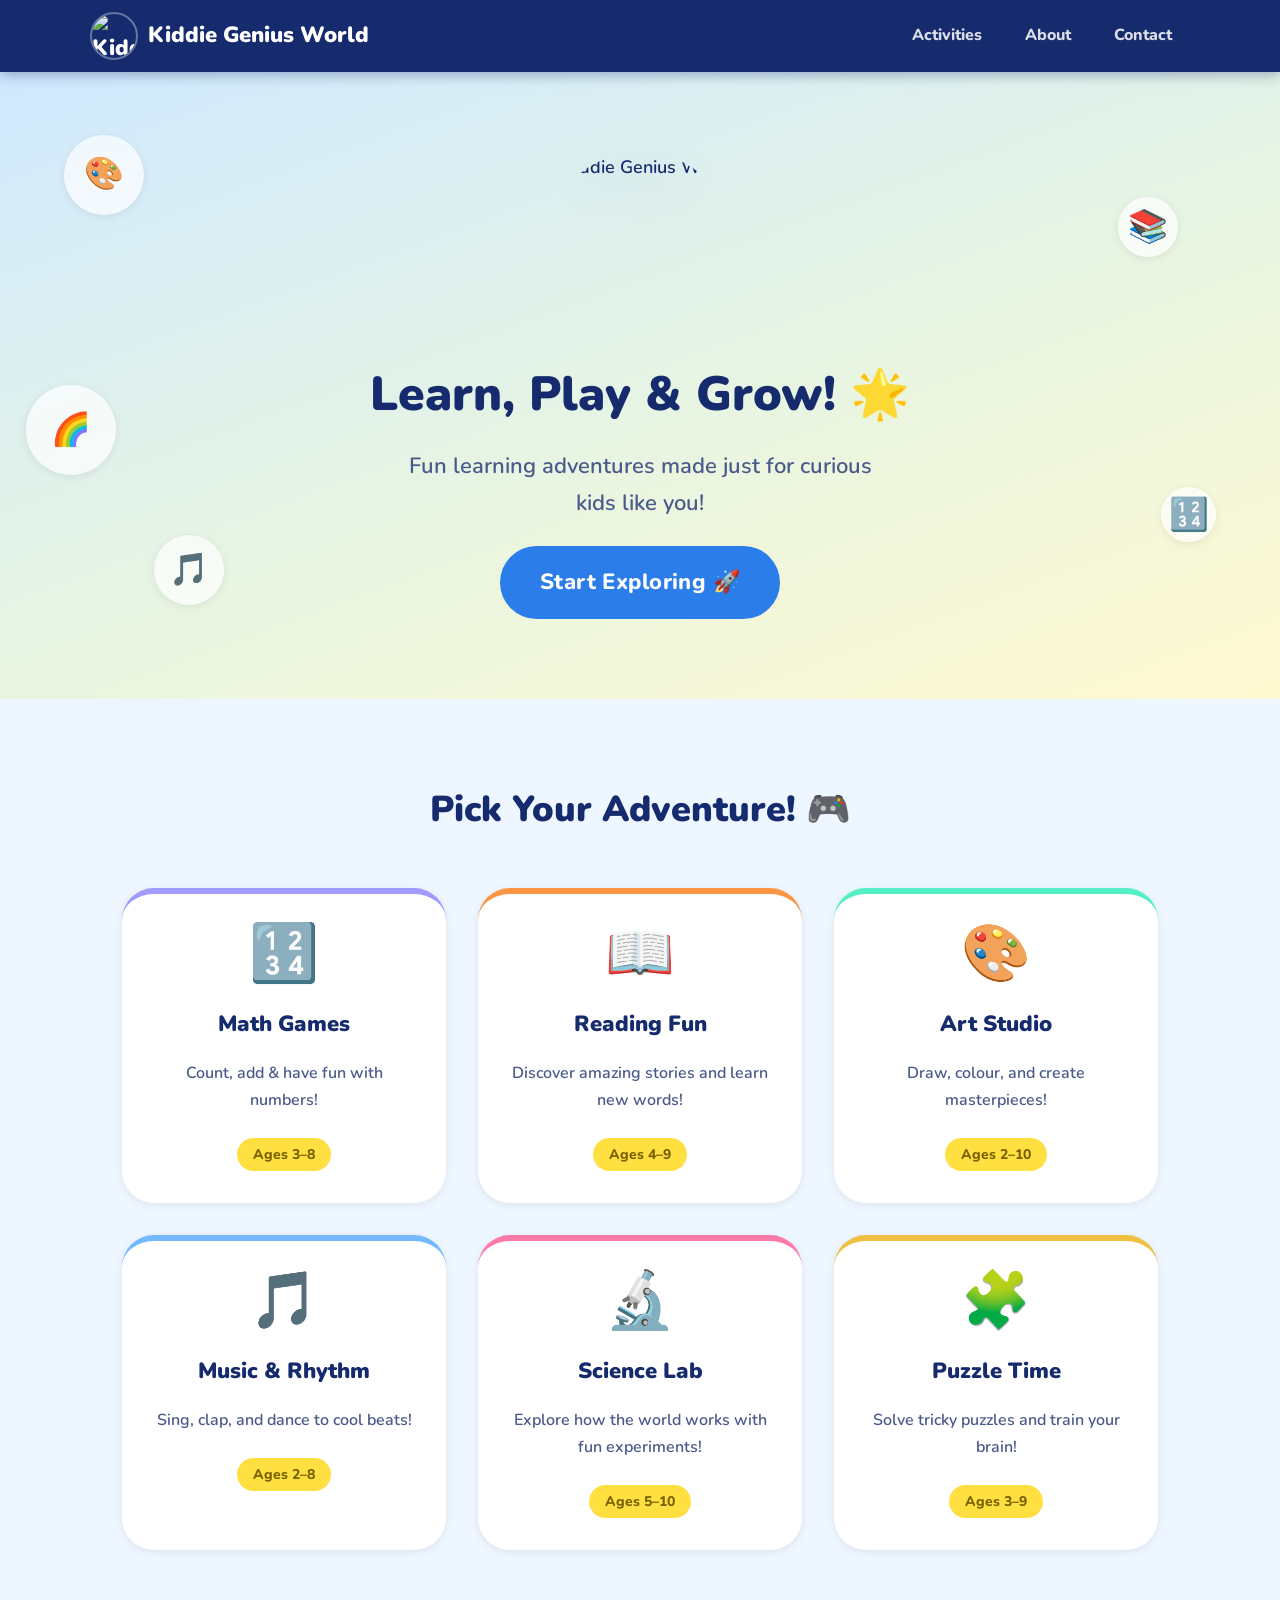
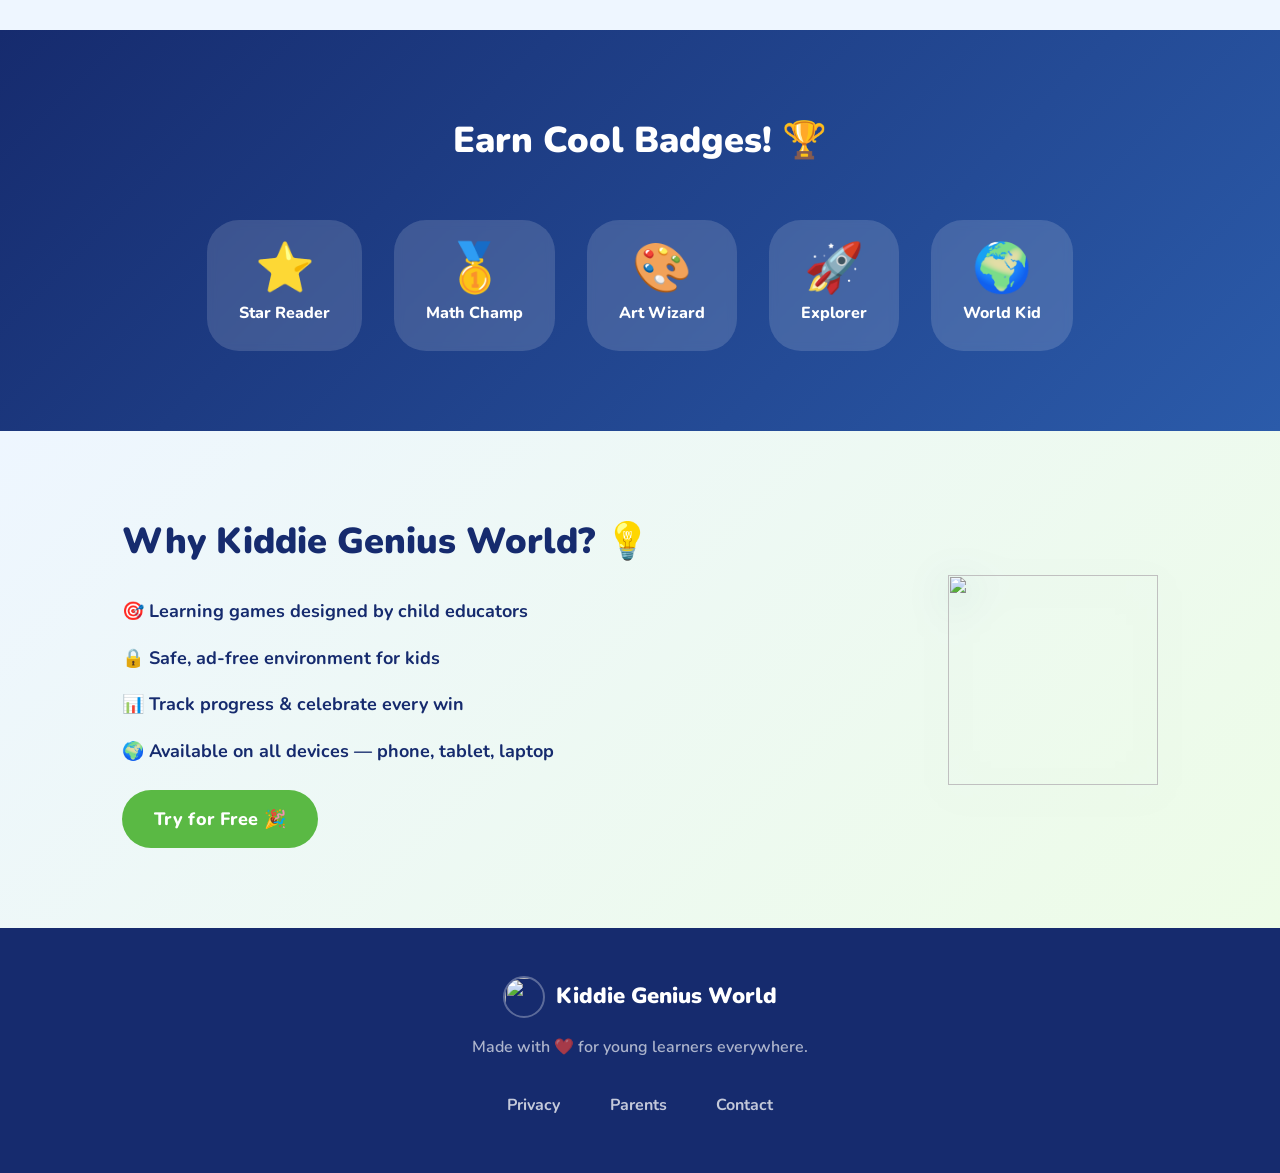
==== commit fb08b324: "chore: plan update to integrate Gray the cheetah mascot Agent-Logs-Url: https://github.com/Luxecusto" ====
--- a/index.html
+++ b/index.html
@@ -3,8 +3,8 @@
 <head>
   <meta charset="UTF-8" />
   <meta name="viewport" content="width=device-width, initial-scale=1.0" />
-  <title>KiddieGenius 🎉</title>
-  <!-- Nunito: rounded, highly readable child-friendly font -->
+  <title>Kiddie Genius World 🌍</title>
+  <!-- Nunito: rounded, highly readable child-friendly font — matches logo style -->
   <link rel="preconnect" href="https://fonts.googleapis.com" />
   <link rel="preconnect" href="https://fonts.gstatic.com" crossorigin />
   <link
@@ -18,9 +18,15 @@
   <!-- ===== HEADER / NAV ===== -->
   <header class="site-header">
     <div class="header-inner">
-      <a href="#" class="logo" aria-label="KiddieGenius Home">
-        <span class="logo-icon" aria-hidden="true">🧠</span>
-        <span class="logo-text">KiddieGenius</span>
+      <a href="#" class="logo" aria-label="Kiddie Genius World Home">
+        <img
+          src="https://github.com/user-attachments/assets/cbb6d310-94be-47b8-b5b9-c9785f2ccc1f"
+          alt="Kiddie Genius World logo — a globe with the brand name"
+          class="logo-img"
+          width="52"
+          height="52"
+        />
+        <span class="logo-text">Kiddie Genius World</span>
       </a>
       <nav class="nav" aria-label="Main navigation">
         <a href="#activities" class="nav-link">Activities</a>
@@ -35,6 +41,13 @@
     <!-- ===== HERO ===== -->
     <section class="hero" aria-labelledby="hero-heading">
       <div class="hero-content">
+        <img
+          src="https://github.com/user-attachments/assets/cbb6d310-94be-47b8-b5b9-c9785f2ccc1f"
+          alt="Kiddie Genius World"
+          class="hero-logo"
+          width="200"
+          height="200"
+        />
         <h1 id="hero-heading" class="hero-title">
           Learn, Play &amp; Grow! 🌟
         </h1>
@@ -132,8 +145,8 @@
             <span class="badge-label">Explorer</span>
           </div>
           <div class="badge-item">
-            <span class="badge-emoji">🌈</span>
-            <span class="badge-label">Rainbow Kid</span>
+            <span class="badge-emoji">🌍</span>
+            <span class="badge-label">World Kid</span>
           </div>
         </div>
       </div>
@@ -144,7 +157,7 @@
       <div class="section-inner about-inner">
         <div class="about-text">
           <h2 id="about-heading" class="section-title">
-            Why KiddieGenius? 💡
+            Why Kiddie Genius World? 💡
           </h2>
           <ul class="about-list">
             <li>🎯 Learning games designed by child educators</li>
@@ -157,7 +170,13 @@
           </a>
         </div>
         <div class="about-illustration" aria-hidden="true">
-          <div class="big-emoji">🌟</div>
+          <img
+            src="https://github.com/user-attachments/assets/cbb6d310-94be-47b8-b5b9-c9785f2ccc1f"
+            alt=""
+            class="about-logo"
+            width="220"
+            height="220"
+          />
         </div>
       </div>
     </section>
@@ -167,9 +186,16 @@
   <!-- ===== FOOTER ===== -->
   <footer class="site-footer" id="contact">
     <div class="footer-inner">
-      <p class="footer-brand">
-        <span aria-hidden="true">🧠</span> KiddieGenius
-      </p>
+      <div class="footer-brand-row">
+        <img
+          src="https://github.com/user-attachments/assets/cbb6d310-94be-47b8-b5b9-c9785f2ccc1f"
+          alt=""
+          class="footer-logo-img"
+          width="44"
+          height="44"
+        />
+        <p class="footer-brand">Kiddie Genius World</p>
+      </div>
       <p class="footer-copy">
         Made with ❤️ for young learners everywhere.
       </p>
--- a/styles.css
+++ b/styles.css
@@ -1,6 +1,7 @@
 /* ==========================================================================
-   KiddieGenius — Child-Friendly Design System
-   Primary font: Nunito (Google Fonts) — rounded, highly readable
+   Kiddie Genius World — Child-Friendly Design System
+   Primary font: Nunito (Google Fonts) — rounded, matches logo lettering style
+   Brand palette: navy #162b6e · sky-blue #2b7de9 · globe-green #5ab944 · white
    ========================================================================== */
 
 /* ---------- Design Tokens ---------- */
@@ -17,16 +18,17 @@
   --lh-body: 1.7;
   --lh-head: 1.2;
 
-  /* Colour palette — bright but not harsh */
-  --clr-bg:          #fffbf0;   /* warm cream   */
+  /* Colour palette — drawn from the Kiddie Genius World globe logo */
+  --clr-bg:          #eef6ff;   /* pale sky blue — matches globe ocean  */
   --clr-surface:     #ffffff;
-  --clr-primary:     #ff6b6b;   /* coral-red    */
-  --clr-primary-dk:  #e05555;
-  --clr-secondary:   #4ecdc4;   /* teal-mint    */
-  --clr-secondary-dk:#38b2aa;
-  --clr-accent:      #ffe66d;   /* sunny yellow */
-  --clr-text:        #2d3436;
-  --clr-text-muted:  #636e72;
+  --clr-navy:        #162b6e;   /* deep navy from logo outline          */
+  --clr-primary:     #2b7de9;   /* bright sky blue — logo ocean         */
+  --clr-primary-dk:  #1a60c0;
+  --clr-secondary:   #5ab944;   /* globe green — continents             */
+  --clr-secondary-dk:#429132;
+  --clr-accent:      #ffe040;   /* sunny yellow                         */
+  --clr-text:        #162b6e;   /* navy keeps on-brand feel             */
+  --clr-text-muted:  #4a5a8a;
   --clr-white:       #ffffff;
 
   /* Card accent colours */
@@ -138,15 +140,15 @@
   position: sticky;
   top: 0;
   z-index: 100;
-  background: var(--clr-white);
-  box-shadow: var(--shadow-sm);
+  background: var(--clr-navy);
+  box-shadow: 0 3px 12px rgba(22,43,110,.35);
   padding: 0 var(--space-lg);
 }
 
 .header-inner {
   max-width: 1100px;
   margin: 0 auto;
-  height: 70px;
+  height: 72px;
   display: flex;
   align-items: center;
   justify-content: space-between;
@@ -156,56 +158,81 @@
 .logo {
   display: flex;
   align-items: center;
-  gap: 0.5rem;
-  font-size: var(--fs-xl);
+  gap: 0.65rem;
+  font-size: var(--fs-lg);
   font-weight: 900;
-  color: var(--clr-primary);
+  color: var(--clr-white);
   transition: transform var(--transition);
+  text-decoration: none;
 }
 .logo:hover { transform: scale(1.05); }
-.logo-icon { font-size: 1.6rem; }
+
+.logo-img {
+  width: 48px;
+  height: 48px;
+  border-radius: 50%;
+  object-fit: cover;
+  border: 2px solid rgba(255,255,255,.35);
+  flex-shrink: 0;
+}
 
 .nav {
   display: flex;
   align-items: center;
-  gap: var(--space-sm);
+  gap: var(--space-xs);
 }
 
 .nav-link {
   font-size: var(--fs-sm);
   font-weight: 800;
-  color: var(--clr-text);
+  color: rgba(255,255,255,.85);
   padding: 0.6rem 1.1rem;
   border-radius: var(--radius-full);
   transition: background var(--transition), color var(--transition);
+  text-decoration: none;
 }
 .nav-link:hover {
-  background: var(--clr-accent);
-  color: var(--clr-text);
+  background: rgba(255,255,255,.18);
+  color: var(--clr-white);
 }
 
 /* ---------- Hero ---------- */
 .hero {
-  background: linear-gradient(135deg, #fff5f5 0%, #e8f8ff 50%, #fff9e6 100%);
+  background: linear-gradient(160deg, #d0e9ff 0%, #e8f5e2 55%, #fff9d0 100%);
   padding: var(--space-2xl) var(--space-lg);
   display: flex;
   align-items: center;
   justify-content: center;
   gap: var(--space-xl);
-  min-height: 540px;
+  min-height: 560px;
   text-align: center;
   position: relative;
   overflow: hidden;
 }
 
 .hero-content {
-  max-width: 600px;
+  max-width: 620px;
   display: flex;
   flex-direction: column;
   align-items: center;
   gap: var(--space-md);
   position: relative;
   z-index: 1;
+}
+
+/* Hero logo — bounces gently */
+.hero-logo {
+  width: 190px;
+  height: 190px;
+  object-fit: contain;
+  border-radius: 50%;
+  filter: drop-shadow(0 10px 24px rgba(22,43,110,.22));
+  animation: bounce 3s ease-in-out infinite;
+}
+
+@keyframes bounce {
+  0%, 100% { transform: translateY(0);    }
+  50%       { transform: translateY(-12px); }
 }
 
 .hero-title {
@@ -345,7 +372,7 @@
 
 /* ---------- Achievements ---------- */
 .achievements {
-  background: linear-gradient(135deg, #667eea 0%, #764ba2 100%);
+  background: linear-gradient(135deg, var(--clr-navy) 0%, #2b5baa 100%);
   color: var(--clr-white);
 }
 
@@ -388,7 +415,7 @@
 
 /* ---------- About ---------- */
 .about {
-  background: linear-gradient(135deg, #fff9e6 0%, #e8fff9 100%);
+  background: linear-gradient(135deg, #eef6ff 0%, #edfce7 100%);
 }
 
 .about-inner {
@@ -424,16 +451,23 @@
   flex: 0 0 auto;
 }
 
-.big-emoji {
-  font-size: 8rem;
-  line-height: 1;
-  animation: float 3s ease-in-out infinite;
-  filter: drop-shadow(0 8px 16px rgba(0,0,0,.15));
+/* Logo in about section — slow spin */
+.about-logo {
+  width: 210px;
+  height: 210px;
+  object-fit: contain;
+  filter: drop-shadow(0 8px 20px rgba(22,43,110,.20));
+  animation: spin-slow 12s linear infinite;
+}
+
+@keyframes spin-slow {
+  from { transform: rotate(0deg);   }
+  to   { transform: rotate(360deg); }
 }
 
 /* ---------- Footer ---------- */
 .site-footer {
-  background: var(--clr-text);
+  background: var(--clr-navy);
   color: var(--clr-white);
   padding: var(--space-xl) var(--space-lg);
 }
@@ -448,14 +482,29 @@
   text-align: center;
 }
 
+.footer-brand-row {
+  display: flex;
+  align-items: center;
+  gap: 0.65rem;
+}
+
+.footer-logo-img {
+  width: 42px;
+  height: 42px;
+  border-radius: 50%;
+  object-fit: cover;
+  border: 2px solid rgba(255,255,255,.3);
+}
+
 .footer-brand {
   font-size: var(--fs-lg);
   font-weight: 900;
+  color: var(--clr-white);
 }
 
 .footer-copy {
   font-size: var(--fs-sm);
-  color: rgba(255,255,255,.7);
+  color: rgba(255,255,255,.65);
 }
 
 .footer-nav {
@@ -469,10 +518,11 @@
 .footer-link {
   font-size: var(--fs-sm);
   font-weight: 700;
-  color: rgba(255,255,255,.8);
+  color: rgba(255,255,255,.75);
   transition: color var(--transition);
   padding: 0.4rem 0.8rem;
   border-radius: var(--radius-sm);
+  text-decoration: none;
 }
 
 .footer-link:hover { color: var(--clr-accent); }
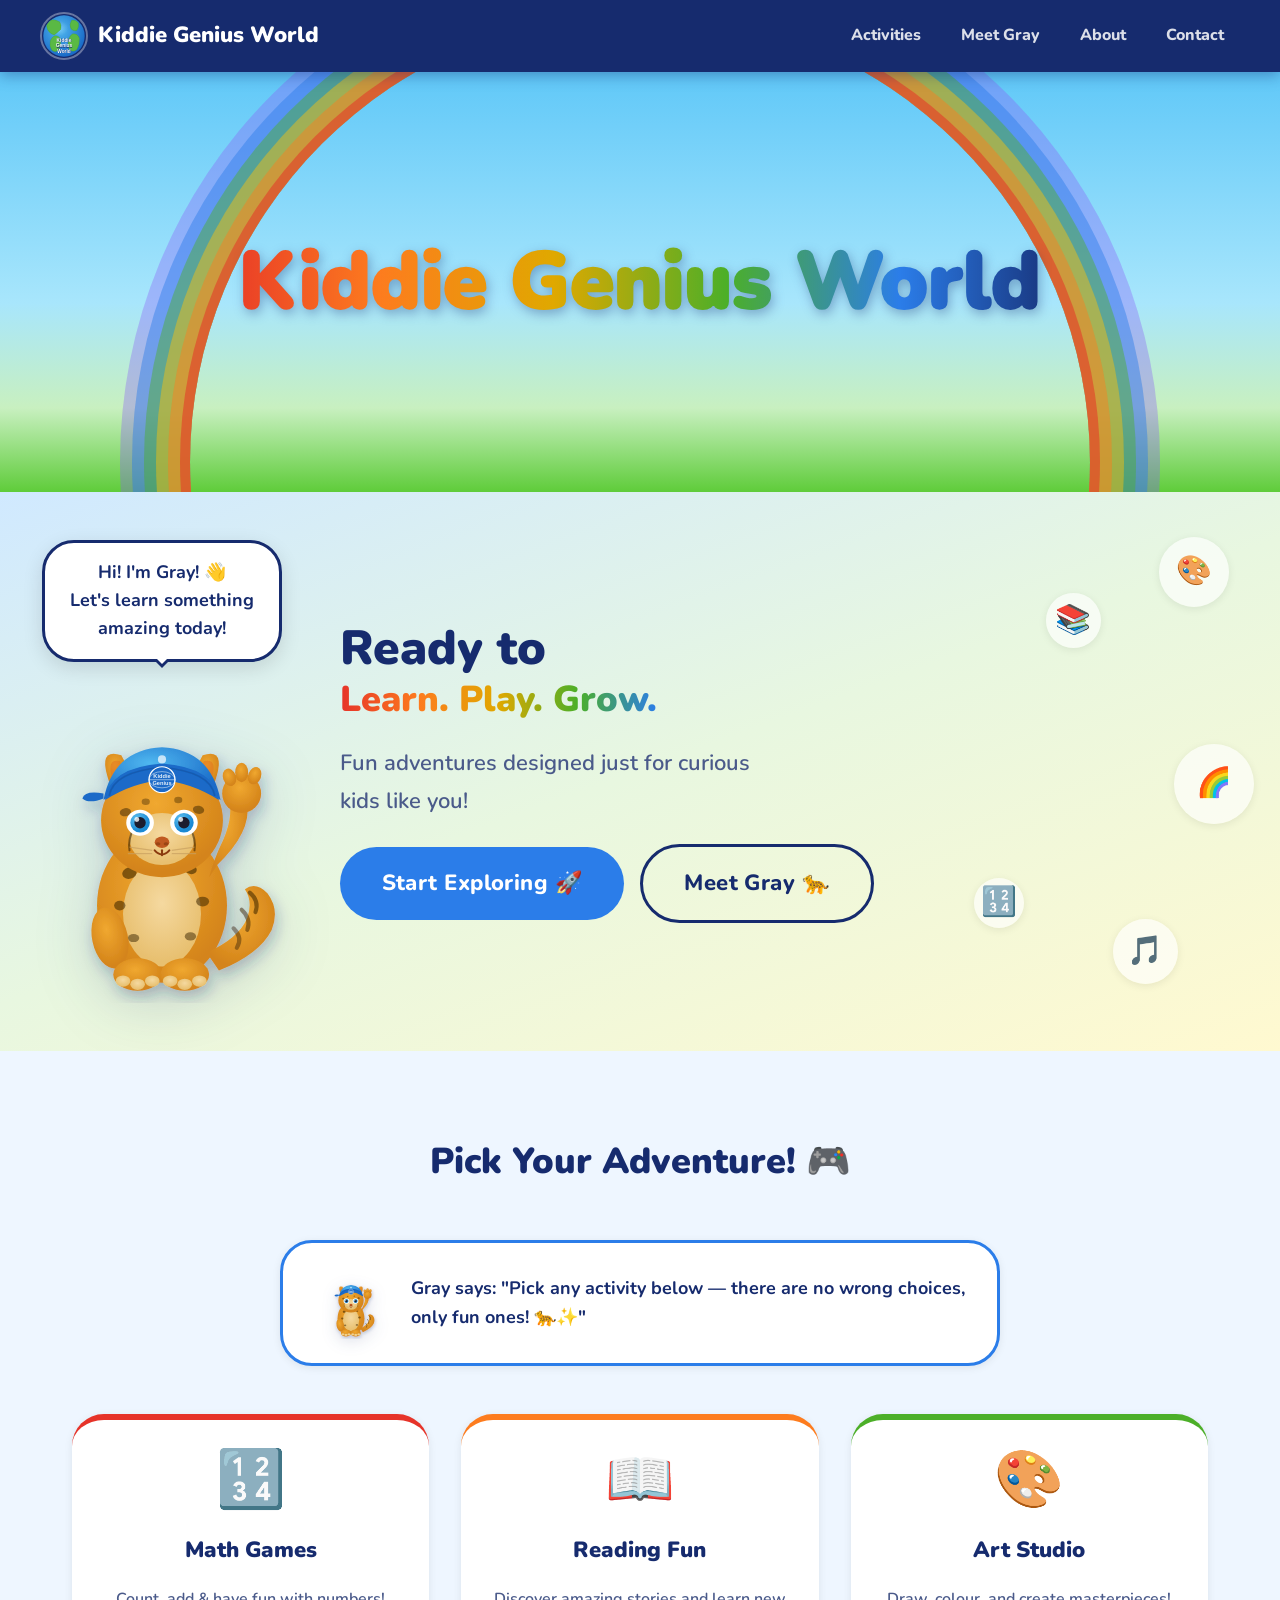
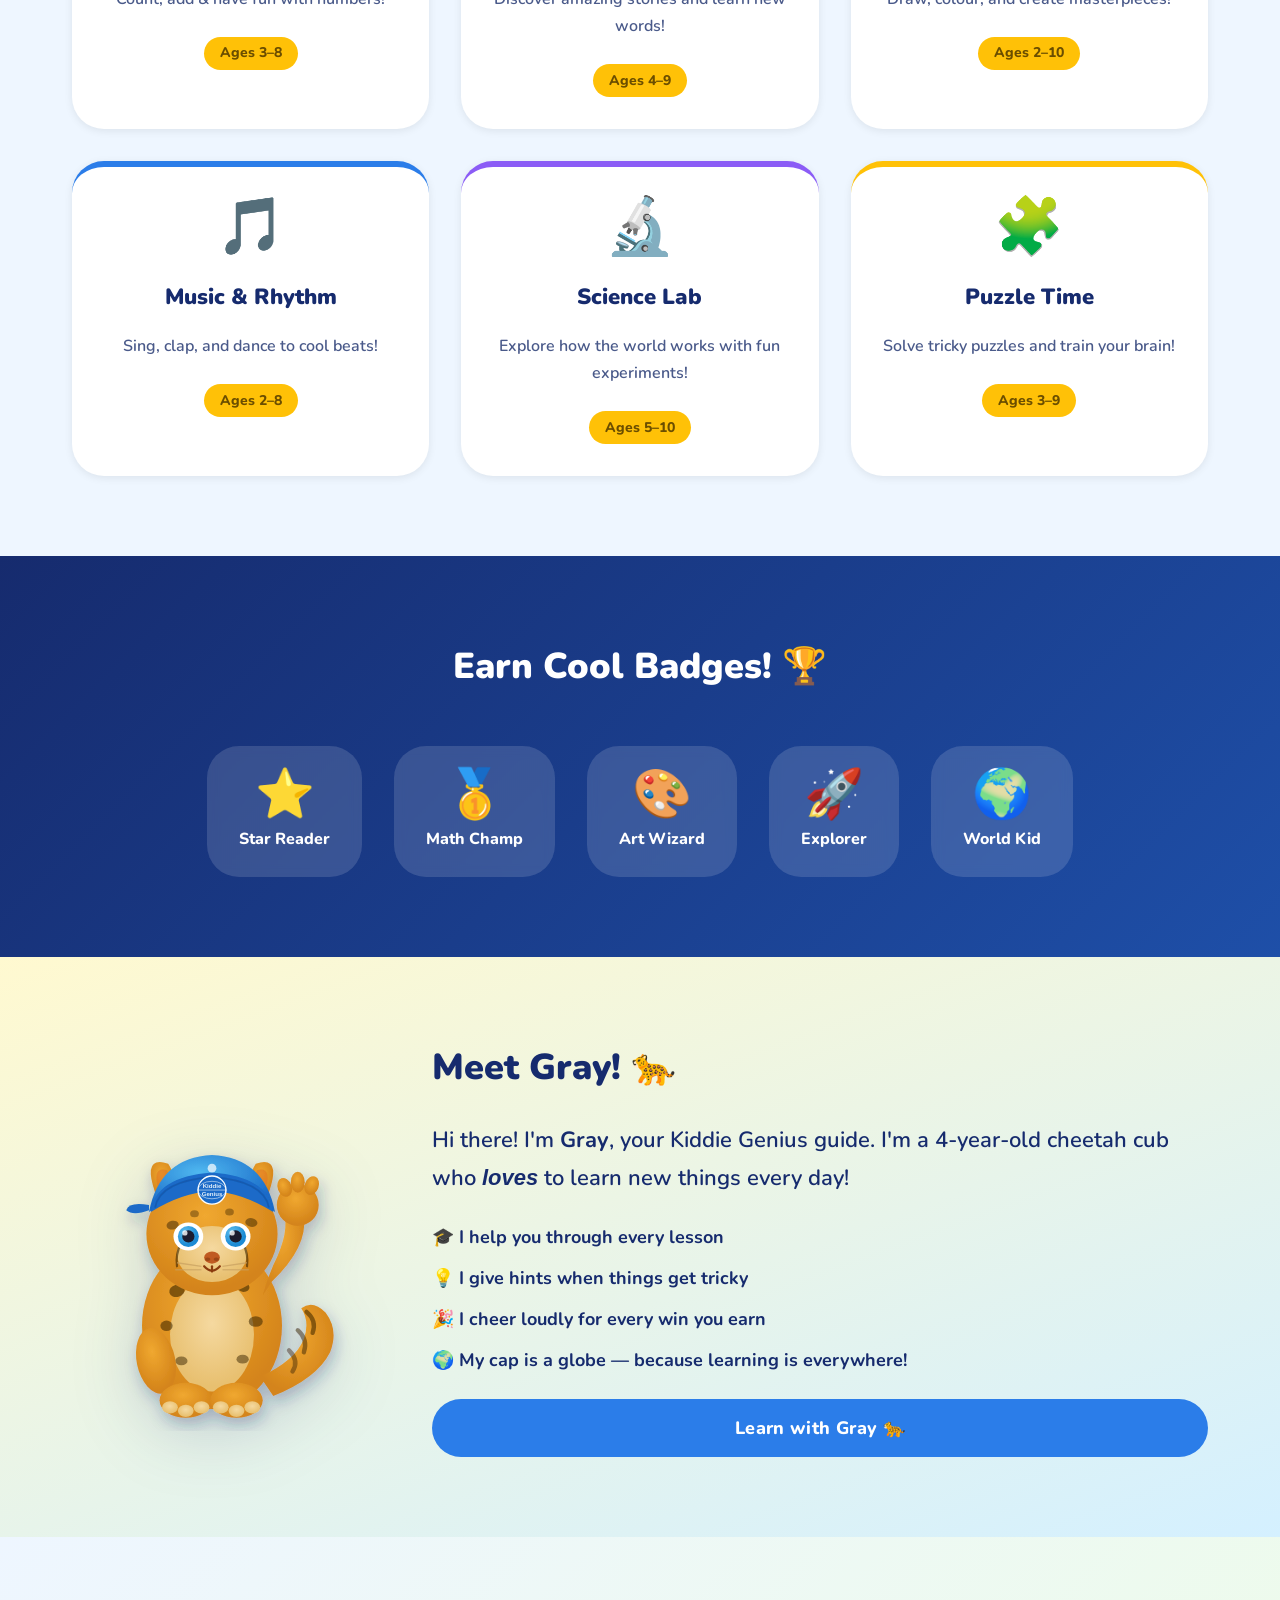
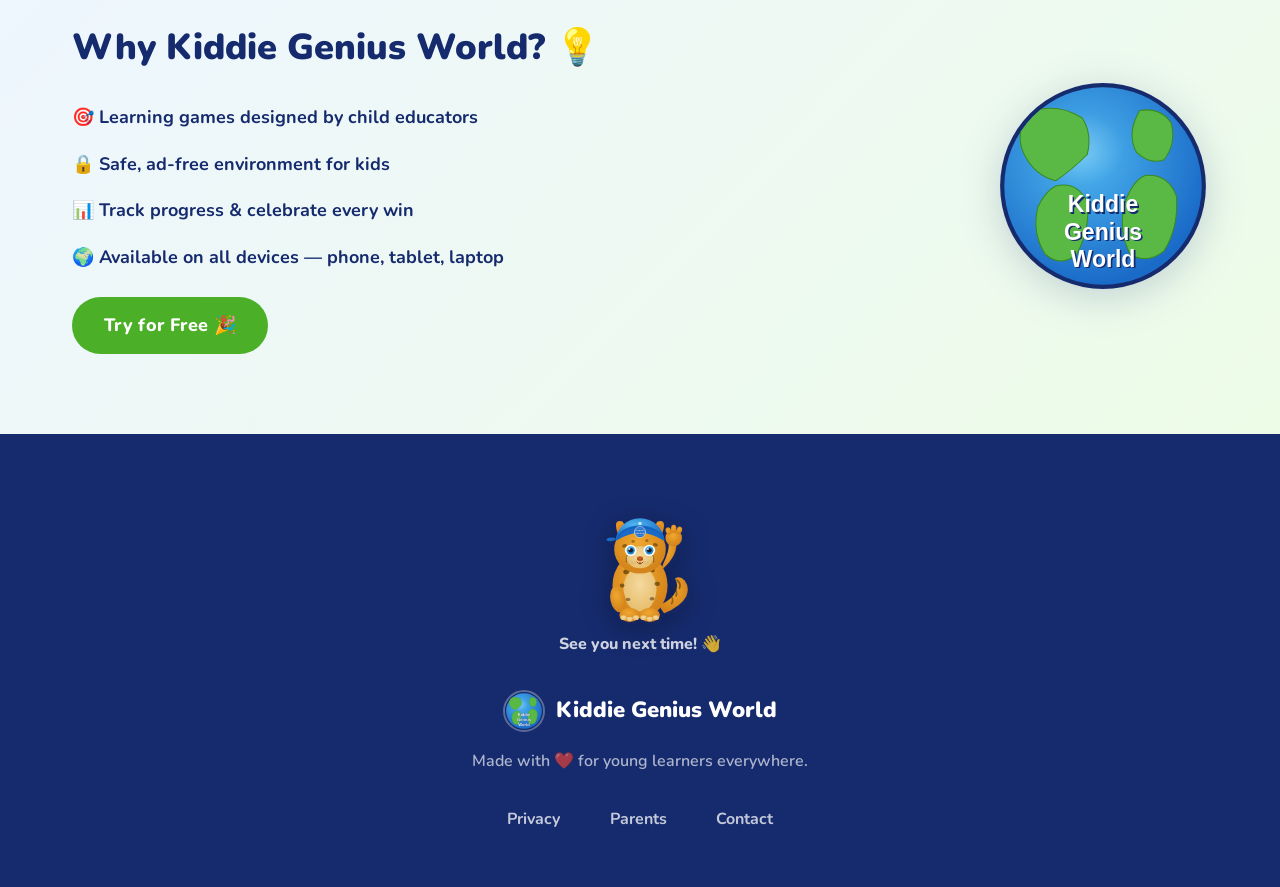
==== commit aef508d6: "feat: child-friendly UI/UX — Gray mascot, brand cover banner, Nunito font, kid-friendly design syste" ====
--- a/index.html
+++ b/index.html
@@ -4,7 +4,7 @@
   <meta charset="UTF-8" />
   <meta name="viewport" content="width=device-width, initial-scale=1.0" />
   <title>Kiddie Genius World 🌍</title>
-  <!-- Nunito: rounded, highly readable child-friendly font — matches logo style -->
+  <!-- Nunito: rounded, highly readable — matches the brand lettering style -->
   <link rel="preconnect" href="https://fonts.googleapis.com" />
   <link rel="preconnect" href="https://fonts.gstatic.com" crossorigin />
   <link
@@ -12,6 +12,22 @@
     rel="stylesheet"
   />
   <link rel="stylesheet" href="styles.css" />
+  <script>
+    /* Central CDN fallback URLs — avoids repeating them on every <img> tag */
+    var CDN = {
+      logo:  'https://github.com/user-attachments/assets/cbb6d310-94be-47b8-b5b9-c9785f2ccc1f',
+      gray:  'https://github.com/user-attachments/assets/570f4942-ea15-4add-a6d7-e9aa907c1213',
+      cover: 'https://github.com/user-attachments/assets/06d94dfe-00d6-469a-9e9e-f1ea69372cef'
+    };
+    function imgFallback(el, key) {
+      el.onerror = null;
+      el.src = CDN[key];
+    }
+    function coverFallback(el) {
+      el.style.display = 'none';
+      el.parentElement.classList.add('brand-banner--css');
+    }
+  </script>
 </head>
 <body>
 
@@ -20,16 +36,16 @@
     <div class="header-inner">
       <a href="#" class="logo" aria-label="Kiddie Genius World Home">
         <img
-          src="https://github.com/user-attachments/assets/cbb6d310-94be-47b8-b5b9-c9785f2ccc1f"
-          alt="Kiddie Genius World logo — a globe with the brand name"
+          src="assets/logo.svg" onerror="imgFallback(this,'logo')"
+          alt="Kiddie Genius World globe logo"
           class="logo-img"
-          width="52"
-          height="52"
+          width="48" height="48"
         />
         <span class="logo-text">Kiddie Genius World</span>
       </a>
       <nav class="nav" aria-label="Main navigation">
         <a href="#activities" class="nav-link">Activities</a>
+        <a href="#meet-gray"  class="nav-link">Meet Gray</a>
         <a href="#about"      class="nav-link">About</a>
         <a href="#contact"    class="nav-link">Contact</a>
       </nav>
@@ -38,26 +54,59 @@
 
   <main>
 
-    <!-- ===== HERO ===== -->
+    <!-- ===== BRAND BANNER ===== -->
+    <!--
+      Primary: the real Facebook cover photo (fbcoverkgw.png) served from GitHub CDN.
+      If that URL is inaccessible (e.g. self-hosted dev), the CSS banner below is
+      shown instead — it replicates the cover's sky-blue gradient, rainbow arc,
+      rainbow brand text, and castle silhouette.
+    -->
+    <section class="brand-banner" aria-label="Kiddie Genius World — Learn. Play. Grow.">
+      <img
+        src="https://github.com/user-attachments/assets/06d94dfe-00d6-469a-9e9e-f1ea69372cef"
+        alt="Kiddie Genius World — Learn. Play. Grow. A colorful scene with Gray the cheetah, cartoon characters, a rainbow, and educational toys."
+        class="brand-banner__img"
+        fetchpriority="high"
+        onerror="coverFallback(this)"
+      />
+    </section>
+
+    <!-- ===== HERO ACTION STRIP ===== -->
     <section class="hero" aria-labelledby="hero-heading">
+
+      <!-- Gray + speech bubble -->
+      <div class="hero-mascot">
+        <div class="speech-bubble" role="note">
+          <p>Hi! I'm <strong>Gray!</strong> 👋</p>
+          <p>Let's learn something <strong>amazing</strong> today!</p>
+        </div>
+        <img
+          src="assets/gray.svg" onerror="imgFallback(this,'gray')"
+          alt="Gray, a friendly cartoon cheetah cub wearing a Kiddie Genius cap"
+          class="mascot-img mascot-img--hero"
+        />
+      </div>
+
+      <!-- CTA copy -->
       <div class="hero-content">
-        <img
-          src="https://github.com/user-attachments/assets/cbb6d310-94be-47b8-b5b9-c9785f2ccc1f"
-          alt="Kiddie Genius World"
-          class="hero-logo"
-          width="200"
-          height="200"
-        />
         <h1 id="hero-heading" class="hero-title">
-          Learn, Play &amp; Grow! 🌟
+          Ready to<br />
+          <span class="hero-title__rainbow">Learn. Play. Grow.</span>
         </h1>
         <p class="hero-subtitle">
-          Fun learning adventures made just for curious kids like you!
+          Fun adventures designed just for curious kids like you!
         </p>
-        <a href="#activities" class="btn btn-primary btn-xl">
-          Start Exploring 🚀
-        </a>
-      </div>
+        <div class="hero-ctas">
+          <a href="#activities" class="btn btn-primary btn-xl">
+            Start Exploring 🚀
+          </a>
+          <a href="#meet-gray" class="btn btn-outline btn-xl">
+            Meet Gray 🐆
+          </a>
+        </div>
+      </div>
+
+      <!-- Floating bubbles -->
       <div class="hero-illustration" aria-hidden="true">
         <div class="bubble bubble-1">🎨</div>
         <div class="bubble bubble-2">📚</div>
@@ -70,12 +119,27 @@
     <!-- ===== ACTIVITIES ===== -->
     <section class="activities" id="activities" aria-labelledby="activities-heading">
       <div class="section-inner">
+
         <h2 id="activities-heading" class="section-title">
           Pick Your Adventure! 🎮
         </h2>
+
+        <!-- Gray narrator tip -->
+        <div class="gray-tip" role="note">
+          <img
+            src="assets/gray.svg" onerror="imgFallback(this,'gray')"
+            alt="Gray the cheetah cub"
+            class="gray-tip__avatar"
+            width="80" height="80"
+          />
+          <div class="gray-tip__bubble">
+            <strong>Gray says:</strong> "Pick any activity below — there are no wrong choices, only fun ones! 🐆✨"
+          </div>
+        </div>
+
         <div class="cards-grid">
 
-          <article class="card card--purple" tabindex="0" role="button" aria-label="Math Games">
+          <article class="card card--red" tabindex="0" role="button" aria-label="Math Games">
             <div class="card-icon" aria-hidden="true">🔢</div>
             <h3 class="card-title">Math Games</h3>
             <p class="card-desc">Count, add &amp; have fun with numbers!</p>
@@ -96,14 +160,14 @@
             <span class="card-badge">Ages 2–10</span>
           </article>
 
-          <article class="card card--blue" tabindex="0" role="button" aria-label="Music &amp; Rhythm">
+          <article class="card card--blue" tabindex="0" role="button" aria-label="Music and Rhythm">
             <div class="card-icon" aria-hidden="true">🎵</div>
             <h3 class="card-title">Music &amp; Rhythm</h3>
             <p class="card-desc">Sing, clap, and dance to cool beats!</p>
             <span class="card-badge">Ages 2–8</span>
           </article>
 
-          <article class="card card--pink" tabindex="0" role="button" aria-label="Science Lab">
+          <article class="card card--purple" tabindex="0" role="button" aria-label="Science Lab">
             <div class="card-icon" aria-hidden="true">🔬</div>
             <h3 class="card-title">Science Lab</h3>
             <p class="card-desc">Explore how the world works with fun experiments!</p>
@@ -124,7 +188,7 @@
     <!-- ===== ACHIEVEMENTS ===== -->
     <section class="achievements" aria-labelledby="achievements-heading">
       <div class="section-inner">
-        <h2 id="achievements-heading" class="section-title">
+        <h2 id="achievements-heading" class="section-title achievements__title">
           Earn Cool Badges! 🏆
         </h2>
         <div class="badges-row">
@@ -149,6 +213,40 @@
             <span class="badge-label">World Kid</span>
           </div>
         </div>
+      </div>
+    </section>
+
+    <!-- ===== MEET GRAY ===== -->
+    <section class="meet-gray" id="meet-gray" aria-labelledby="meet-gray-heading">
+      <div class="section-inner meet-gray-inner">
+
+        <div class="meet-gray__visual">
+          <img
+            src="assets/gray.svg" onerror="imgFallback(this,'gray')"
+            alt="Gray the cheetah cub mascot of Kiddie Genius World"
+            class="mascot-img mascot-img--meet"
+          />
+        </div>
+
+        <div class="meet-gray__text">
+          <h2 id="meet-gray-heading" class="section-title meet-gray__heading">
+            Meet Gray! 🐆
+          </h2>
+          <p class="meet-gray__intro">
+            Hi there! I'm <strong>Gray</strong>, your Kiddie Genius guide.
+            I'm a 4-year-old cheetah cub who <em>loves</em> to learn new things every day!
+          </p>
+          <ul class="meet-gray__facts">
+            <li>🎓 I help you through every lesson</li>
+            <li>💡 I give hints when things get tricky</li>
+            <li>🎉 I cheer loudly for every win you earn</li>
+            <li>🌍 My cap is a globe — because learning is everywhere!</li>
+          </ul>
+          <a href="#activities" class="btn btn-primary">
+            Learn with Gray 🐆
+          </a>
+        </div>
+
       </div>
     </section>
 
@@ -171,11 +269,10 @@
         </div>
         <div class="about-illustration" aria-hidden="true">
           <img
-            src="https://github.com/user-attachments/assets/cbb6d310-94be-47b8-b5b9-c9785f2ccc1f"
+            src="assets/logo.svg" onerror="imgFallback(this,'logo')"
             alt=""
             class="about-logo"
-            width="220"
-            height="220"
+            width="220" height="220"
           />
         </div>
       </div>
@@ -186,19 +283,27 @@
   <!-- ===== FOOTER ===== -->
   <footer class="site-footer" id="contact">
     <div class="footer-inner">
+
+      <!-- Gray waves goodbye -->
+      <div class="footer-mascot" aria-hidden="true">
+        <img
+          src="assets/gray.svg" onerror="imgFallback(this,'gray')"
+          alt=""
+          class="mascot-img mascot-img--footer"
+        />
+        <p class="footer-mascot__wave">See you next time! 👋</p>
+      </div>
+
       <div class="footer-brand-row">
         <img
-          src="https://github.com/user-attachments/assets/cbb6d310-94be-47b8-b5b9-c9785f2ccc1f"
+          src="assets/logo.svg" onerror="imgFallback(this,'logo')"
           alt=""
           class="footer-logo-img"
-          width="44"
-          height="44"
+          width="44" height="44"
         />
         <p class="footer-brand">Kiddie Genius World</p>
       </div>
-      <p class="footer-copy">
-        Made with ❤️ for young learners everywhere.
-      </p>
+      <p class="footer-copy">Made with ❤️ for young learners everywhere.</p>
       <nav class="footer-nav" aria-label="Footer navigation">
         <a href="#" class="footer-link">Privacy</a>
         <a href="#" class="footer-link">Parents</a>
--- a/styles.css
+++ b/styles.css
@@ -1,7 +1,9 @@
 /* ==========================================================================
    Kiddie Genius World — Child-Friendly Design System
-   Primary font: Nunito (Google Fonts) — rounded, matches logo lettering style
-   Brand palette: navy #162b6e · sky-blue #2b7de9 · globe-green #5ab944 · white
+   Primary font : Nunito (Google Fonts) — rounded, matches brand lettering
+   Brand palette extracted from the Facebook cover artwork:
+     Red    #e63329  · Yellow  #ffc107  · Green  #4caf28  · Blue  #2b7de9
+     Navy   #162b6e  (logo outline)
    ========================================================================== */
 
 /* ---------- Design Tokens ---------- */
@@ -18,26 +20,39 @@
   --lh-body: 1.7;
   --lh-head: 1.2;
 
-  /* Colour palette — drawn from the Kiddie Genius World globe logo */
-  --clr-bg:          #eef6ff;   /* pale sky blue — matches globe ocean  */
+  /* Core brand colours — pulled from cover art lettering */
+  --clr-red:         #e63329;   /* "Kiddie" red lettering        */
+  --clr-red-dk:      #c0261f;
+  --clr-yellow:      #ffc107;   /* "Genius" yellow lettering     */
+  --clr-yellow-dk:   #e0a800;
+  --clr-green:       #4caf28;   /* "World" green lettering       */
+  --clr-green-dk:    #3a8a1f;
+  --clr-blue:        #2b7de9;   /* sky blue / globe ocean        */
+  --clr-blue-dk:     #1a60c0;
+  --clr-navy:        #162b6e;   /* deep navy logo outline        */
+  --clr-orange:      #fd7c1e;   /* rocket / warmth               */
+
+  /* Semantic aliases */
+  --clr-primary:     var(--clr-blue);
+  --clr-primary-dk:  var(--clr-blue-dk);
+  --clr-secondary:   var(--clr-green);
+  --clr-secondary-dk:var(--clr-green-dk);
+  --clr-accent:      var(--clr-yellow);
+
+  /* Surface / text */
+  --clr-bg:          #eef6ff;
   --clr-surface:     #ffffff;
-  --clr-navy:        #162b6e;   /* deep navy from logo outline          */
-  --clr-primary:     #2b7de9;   /* bright sky blue — logo ocean         */
-  --clr-primary-dk:  #1a60c0;
-  --clr-secondary:   #5ab944;   /* globe green — continents             */
-  --clr-secondary-dk:#429132;
-  --clr-accent:      #ffe040;   /* sunny yellow                         */
-  --clr-text:        #162b6e;   /* navy keeps on-brand feel             */
+  --clr-text:        #162b6e;
   --clr-text-muted:  #4a5a8a;
   --clr-white:       #ffffff;
 
-  /* Card accent colours */
-  --clr-purple: #a29bfe;
-  --clr-orange: #fd9644;
-  --clr-green:  #55efc4;
-  --clr-blue:   #74b9ff;
-  --clr-pink:   #fd79a8;
-  --clr-yellow: #ffeaa7;
+  /* Card accent colours — one per subject, matching cover art */
+  --card-red:    #e63329;
+  --card-orange: #fd7c1e;
+  --card-yellow: #ffc107;
+  --card-green:  #4caf28;
+  --card-blue:   #2b7de9;
+  --card-purple: #8b5cf6;
 
   /* Spacing */
   --space-xs:  0.5rem;
@@ -48,27 +63,24 @@
   --space-2xl: 5rem;
 
   /* Radii */
-  --radius-sm:  0.75rem;
-  --radius-md:  1.25rem;
-  --radius-lg:  2rem;
+  --radius-sm:   0.75rem;
+  --radius-md:   1.25rem;
+  --radius-lg:   2rem;
   --radius-full: 9999px;
 
   /* Shadows */
   --shadow-sm: 0 2px 8px rgba(0,0,0,.08);
-  --shadow-md: 0 6px 20px rgba(0,0,0,.10);
-  --shadow-lg: 0 12px 32px rgba(0,0,0,.12);
-
-  /* Transitions */
+  --shadow-md: 0 6px 20px rgba(0,0,0,.12);
+  --shadow-lg: 0 14px 36px rgba(0,0,0,.15);
+
+  /* Transition */
   --transition: 200ms ease;
 }
 
 /* ---------- Reset & Base ---------- */
 *, *::before, *::after { box-sizing: border-box; margin: 0; padding: 0; }
 
-html {
-  scroll-behavior: smooth;
-  font-size: 16px;
-}
+html { scroll-behavior: smooth; font-size: 16px; }
 
 body {
   font-family: var(--font-primary);
@@ -82,14 +94,11 @@
 
 img, svg { display: block; max-width: 100%; }
 
-a {
-  color: inherit;
-  text-decoration: none;
-}
-
-/* Focus ring — always visible for keyboard users */
+a { color: inherit; text-decoration: none; }
+
+/* Visible keyboard focus for all interactive elements */
 :focus-visible {
-  outline: 3px solid var(--clr-primary);
+  outline: 3px solid var(--clr-yellow);
   outline-offset: 4px;
   border-radius: var(--radius-sm);
 }
@@ -107,33 +116,35 @@
   border-radius: var(--radius-full);
   border: none;
   cursor: pointer;
-  transition: transform var(--transition), box-shadow var(--transition), background var(--transition);
-  min-height: 52px;   /* large tap target */
+  transition: transform var(--transition), box-shadow var(--transition),
+              background var(--transition), color var(--transition);
+  min-height: 52px;
   min-width: 160px;
   text-align: center;
   letter-spacing: 0.02em;
-}
-
-.btn:hover  { transform: translateY(-3px) scale(1.03); box-shadow: var(--shadow-md); }
-.btn:active { transform: translateY(0)    scale(.98);  box-shadow: var(--shadow-sm); }
-
-.btn-primary {
-  background: var(--clr-primary);
+  text-decoration: none;
+}
+
+.btn:hover  { transform: translateY(-3px) scale(1.04); box-shadow: var(--shadow-md); }
+.btn:active { transform: translateY(0)    scale(.97);  box-shadow: var(--shadow-sm); }
+
+.btn-primary            { background: var(--clr-blue);   color: var(--clr-white); }
+.btn-primary:hover      { background: var(--clr-blue-dk); }
+
+.btn-secondary          { background: var(--clr-green);  color: var(--clr-white); }
+.btn-secondary:hover    { background: var(--clr-green-dk); }
+
+.btn-outline {
+  background: transparent;
+  color: var(--clr-navy);
+  border: 3px solid var(--clr-navy);
+}
+.btn-outline:hover {
+  background: var(--clr-navy);
   color: var(--clr-white);
 }
-.btn-primary:hover  { background: var(--clr-primary-dk); }
-
-.btn-secondary {
-  background: var(--clr-secondary);
-  color: var(--clr-white);
-}
-.btn-secondary:hover { background: var(--clr-secondary-dk); }
-
-.btn-xl {
-  font-size: var(--fs-lg);
-  padding: 1.1rem 2.5rem;
-  min-height: 60px;
-}
+
+.btn-xl { font-size: var(--fs-lg); padding: 1.1rem 2.6rem; min-height: 60px; }
 
 /* ---------- Site Header ---------- */
 .site-header {
@@ -141,12 +152,12 @@
   top: 0;
   z-index: 100;
   background: var(--clr-navy);
-  box-shadow: 0 3px 12px rgba(22,43,110,.35);
+  box-shadow: 0 3px 14px rgba(22,43,110,.4);
   padding: 0 var(--space-lg);
 }
 
 .header-inner {
-  max-width: 1100px;
+  max-width: 1200px;
   margin: 0 auto;
   height: 72px;
   display: flex;
@@ -164,6 +175,7 @@
   color: var(--clr-white);
   transition: transform var(--transition);
   text-decoration: none;
+  flex-shrink: 0;
 }
 .logo:hover { transform: scale(1.05); }
 
@@ -180,79 +192,236 @@
   display: flex;
   align-items: center;
   gap: var(--space-xs);
+  flex-wrap: wrap;
 }
 
 .nav-link {
   font-size: var(--fs-sm);
   font-weight: 800;
   color: rgba(255,255,255,.85);
-  padding: 0.6rem 1.1rem;
+  padding: 0.55rem 1rem;
   border-radius: var(--radius-full);
   transition: background var(--transition), color var(--transition);
   text-decoration: none;
+  white-space: nowrap;
 }
 .nav-link:hover {
   background: rgba(255,255,255,.18);
   color: var(--clr-white);
 }
 
-/* ---------- Hero ---------- */
-.hero {
-  background: linear-gradient(160deg, #d0e9ff 0%, #e8f5e2 55%, #fff9d0 100%);
-  padding: var(--space-2xl) var(--space-lg);
-  display: flex;
-  align-items: center;
-  justify-content: center;
-  gap: var(--space-xl);
-  min-height: 560px;
-  text-align: center;
+/* ---------- Brand Banner ---------- */
+.brand-banner {
+  line-height: 0;
+  background: #1a6bc8;   /* ocean-blue fallback while photo loads */
   position: relative;
   overflow: hidden;
 }
 
-.hero-content {
-  max-width: 620px;
-  display: flex;
-  flex-direction: column;
-  align-items: center;
-  gap: var(--space-md);
+/* ---- Real photo (when GitHub CDN is accessible) ---- */
+.brand-banner__img {
+  width: 100%;
+  height: auto;
+  max-height: 520px;
+  object-fit: cover;
+  object-position: center top;
+  display: block;
+}
+
+/* ---- CSS fallback banner (shown when photo fails to load) ---- */
+.brand-banner--css {
+  /* Sky gradient matching the cover photo */
+  background: linear-gradient(180deg, #60c8f8 0%, #a8e6fc 55%, #c8f0c0 80%, #5fcc3a 100%);
+  min-height: 420px;
+  display: flex;
+  align-items: center;
+  justify-content: center;
+  line-height: normal;
+}
+
+/* Rainbow arc — pure CSS */
+.brand-banner--css::before {
+  content: '';
+  position: absolute;
+  top: -60px;
+  left: 50%;
+  transform: translateX(-50%);
+  width: 900px;
+  height: 900px;
+  border-radius: 50%;
+  border: 44px solid transparent;
+  border-image: linear-gradient(90deg,
+    #e63329 0%, #fd7c1e 17%, #ffc107 34%,
+    #4caf28 51%, #2b7de9 68%, #8b5cf6 85%, #e63329 100%) 1;
+  /* border-image doesn't respect border-radius; use box-shadow rainbow instead */
+  border: none;
+  box-shadow:
+    0 0 0 10px rgba(230,51,41,.55),
+    0 0 0 22px rgba(253,124,30,.45),
+    0 0 0 34px rgba(255,193,7,.45),
+    0 0 0 46px rgba(76,175,40,.45),
+    0 0 0 58px rgba(43,125,233,.45),
+    0 0 0 70px rgba(139,92,246,.35);
+  pointer-events: none;
+  z-index: 0;
+}
+
+/* Brand text block centered in CSS banner */
+.brand-banner--css::after {
+  content: 'Kiddie Genius World';
+  font-family: var(--font-primary);
+  font-size: clamp(2.5rem, 7vw, 5rem);
+  font-weight: 900;
+  text-align: center;
+  /* Rainbow gradient text */
+  background: linear-gradient(90deg,
+    var(--clr-red) 0%, var(--clr-orange) 20%,
+    var(--clr-yellow-dk) 40%, var(--clr-green) 60%,
+    var(--clr-blue) 80%, var(--clr-navy) 100%);
+  -webkit-background-clip: text;
+  -webkit-text-fill-color: transparent;
+  background-clip: text;
+  -webkit-text-stroke: 2px transparent;
+  filter: drop-shadow(2px 4px 6px rgba(22,43,110,.35));
   position: relative;
   z-index: 1;
-}
-
-/* Hero logo — bounces gently */
-.hero-logo {
-  width: 190px;
-  height: 190px;
-  object-fit: contain;
-  border-radius: 50%;
-  filter: drop-shadow(0 10px 24px rgba(22,43,110,.22));
-  animation: bounce 3s ease-in-out infinite;
-}
-
-@keyframes bounce {
-  0%, 100% { transform: translateY(0);    }
-  50%       { transform: translateY(-12px); }
+  padding: var(--space-xl) var(--space-lg);
+  line-height: 1.2;
+  display: block;
+}
+
+/* ---------- Hero Action Strip ---------- */
+.hero {
+  background: linear-gradient(160deg, #d0e9ff 0%, #e8f7e0 50%, #fff9d0 100%);
+  padding: var(--space-xl) var(--space-lg);
+  display: grid;
+  grid-template-columns: auto 1fr;
+  align-items: center;
+  gap: var(--space-xl);
+  position: relative;
+  overflow: hidden;
+}
+
+/* Gray + speech bubble (left column) */
+.hero-mascot {
+  position: relative;
+  z-index: 1;
+  display: flex;
+  flex-direction: column;
+  align-items: center;
+  gap: 0;
+  flex-shrink: 0;
+}
+
+/* Speech bubble sits above Gray */
+.speech-bubble {
+  background: var(--clr-white);
+  border: 3px solid var(--clr-navy);
+  border-radius: var(--radius-lg);
+  padding: var(--space-sm) var(--space-md);
+  font-size: var(--fs-md);
+  font-weight: 700;
+  color: var(--clr-text);
+  line-height: 1.55;
+  max-width: 240px;
+  text-align: center;
+  box-shadow: var(--shadow-md);
+  position: relative;
+}
+
+/* Tail pointing down toward Gray */
+.speech-bubble::after {
+  content: '';
+  position: absolute;
+  bottom: -18px;
+  left: 50%;
+  transform: translateX(-50%);
+  border: 9px solid transparent;
+  border-top-color: var(--clr-navy);
+}
+.speech-bubble::before {
+  content: '';
+  position: absolute;
+  bottom: -13px;
+  left: 50%;
+  transform: translateX(-50%);
+  border: 8px solid transparent;
+  border-top-color: var(--clr-white);
+  z-index: 1;
+}
+
+/* Shared mascot sizing */
+.mascot-img { display: block; object-fit: contain; }
+
+.mascot-img--hero {
+  width: 260px;
+  height: auto;
+  filter: drop-shadow(0 12px 28px rgba(22,43,110,.18));
+  animation: mascot-wiggle 6s ease-in-out infinite;
+}
+
+@keyframes mascot-wiggle {
+  0%, 100% { transform: rotate(0deg)    translateY(0);    }
+  20%       { transform: rotate(2deg)   translateY(-4px); }
+  40%       { transform: rotate(-1.5deg) translateY(0);   }
+  60%       { transform: rotate(1.5deg) translateY(-3px); }
+  80%       { transform: rotate(-1deg)  translateY(0);    }
+}
+
+/* CTA copy (right column) */
+.hero-content {
+  z-index: 1;
+  display: flex;
+  flex-direction: column;
+  align-items: flex-start;
+  gap: var(--space-md);
 }
 
 .hero-title {
-  font-size: clamp(var(--fs-2xl), 6vw, var(--fs-3xl));
+  font-size: clamp(var(--fs-xl), 4vw, var(--fs-3xl));
   font-weight: 900;
   line-height: var(--lh-head);
   color: var(--clr-text);
 }
 
+/* Rainbow multi-color tagline — matching cover art letter colors */
+.hero-title__rainbow {
+  display: block;
+  font-size: clamp(var(--fs-lg), 3.5vw, var(--fs-2xl));
+  background: linear-gradient(
+    90deg,
+    var(--clr-red)    0%,
+    var(--clr-orange) 25%,
+    var(--clr-yellow-dk) 50%,
+    var(--clr-green)  75%,
+    var(--clr-blue)   100%
+  );
+  -webkit-background-clip: text;
+  -webkit-text-fill-color: transparent;
+  background-clip: text;
+  font-weight: 900;
+}
+
 .hero-subtitle {
   font-size: var(--fs-lg);
   color: var(--clr-text-muted);
-  max-width: 480px;
-}
-
-/* Floating bubbles */
+  max-width: 420px;
+  line-height: var(--lh-body);
+}
+
+.hero-ctas {
+  display: flex;
+  flex-wrap: wrap;
+  gap: var(--space-sm);
+  align-items: center;
+}
+
+/* Floating background bubbles */
 .hero-illustration {
   position: absolute;
   inset: 0;
   pointer-events: none;
+  overflow: hidden;
 }
 
 .bubble {
@@ -261,26 +430,26 @@
   align-items: center;
   justify-content: center;
   border-radius: 50%;
-  background: rgba(255,255,255,.7);
+  background: rgba(255,255,255,.65);
   box-shadow: var(--shadow-sm);
   animation: float 4s ease-in-out infinite;
-  font-size: 2rem;
-}
-
-.bubble-1 { width: 80px; height: 80px; top: 10%; left: 5%;  animation-delay: 0s;    }
-.bubble-2 { width: 60px; height: 60px; top: 20%; right: 8%; animation-delay: .5s;   }
-.bubble-3 { width: 70px; height: 70px; bottom: 15%; left: 12%; animation-delay: 1s; }
-.bubble-4 { width: 55px; height: 55px; bottom: 25%; right: 5%; animation-delay: 1.5s; }
-.bubble-5 { width: 90px; height: 90px; top: 50%;  left: 2%; animation-delay: .8s;  }
+  font-size: 1.8rem;
+}
+
+.bubble-1 { width: 70px;  height: 70px;  top: 8%;    right: 4%;  animation-delay: 0s;   }
+.bubble-2 { width: 55px;  height: 55px;  top: 18%;   right: 14%; animation-delay: .5s;  }
+.bubble-3 { width: 65px;  height: 65px;  bottom: 12%; right: 8%; animation-delay: 1s;   }
+.bubble-4 { width: 50px;  height: 50px;  bottom: 22%; right: 20%; animation-delay: 1.5s; }
+.bubble-5 { width: 80px;  height: 80px;  top: 45%;   right: 2%;  animation-delay: .8s;  }
 
 @keyframes float {
-  0%, 100% { transform: translateY(0); }
+  0%, 100% { transform: translateY(0);     }
   50%       { transform: translateY(-14px); }
 }
 
-/* ---------- Shared section styles ---------- */
+/* ---------- Shared Section Styles ---------- */
 .section-inner {
-  max-width: 1100px;
+  max-width: 1200px;
   margin: 0 auto;
   padding: var(--space-2xl) var(--space-lg);
 }
@@ -293,11 +462,41 @@
   color: var(--clr-text);
 }
 
-/* ---------- Activity Cards ---------- */
-.activities {
-  background: var(--clr-bg);
-}
-
+/* ---------- Activities ---------- */
+.activities { background: var(--clr-bg); }
+
+/* Gray narrator tip */
+.gray-tip {
+  display: flex;
+  align-items: center;
+  gap: var(--space-md);
+  background: var(--clr-white);
+  border: 3px solid var(--clr-blue);
+  border-radius: var(--radius-lg);
+  padding: var(--space-md) var(--space-lg);
+  margin-bottom: var(--space-xl);
+  box-shadow: var(--shadow-sm);
+  max-width: 720px;
+  margin-left: auto;
+  margin-right: auto;
+}
+
+.gray-tip__avatar {
+  width: 72px;
+  height: 72px;
+  object-fit: contain;
+  flex-shrink: 0;
+  filter: drop-shadow(0 4px 8px rgba(22,43,110,.15));
+}
+
+.gray-tip__bubble {
+  font-size: var(--fs-md);
+  font-weight: 700;
+  color: var(--clr-text);
+  line-height: 1.6;
+}
+
+/* Cards grid */
 .cards-grid {
   display: grid;
   grid-template-columns: repeat(auto-fill, minmax(280px, 1fr));
@@ -315,32 +514,31 @@
   gap: var(--space-sm);
   box-shadow: var(--shadow-sm);
   cursor: pointer;
-  transition: transform var(--transition), box-shadow var(--transition);
-  position: relative;
-  overflow: hidden;
+  transition: transform var(--transition), box-shadow var(--transition),
+              background var(--transition);
   border-top: 6px solid transparent;
-}
-
-/* coloured top border per card */
-.card--purple { border-color: var(--clr-purple); }
-.card--orange { border-color: var(--clr-orange); }
-.card--green  { border-color: var(--clr-green);  }
-.card--blue   { border-color: var(--clr-blue);   }
-.card--pink   { border-color: var(--clr-pink);   }
-.card--yellow { border-color: #f0c040;            }
+  outline: none;
+}
 
 .card:hover, .card:focus {
-  transform: translateY(-6px) scale(1.02);
+  transform: translateY(-7px) scale(1.02);
   box-shadow: var(--shadow-lg);
 }
 
-/* coloured tint background on hover */
-.card--purple:hover, .card--purple:focus { background: #f3f1ff; }
+/* Card color theming — matching cover art */
+.card--red    { border-color: var(--card-red);    }
+.card--orange { border-color: var(--card-orange); }
+.card--green  { border-color: var(--card-green);  }
+.card--blue   { border-color: var(--card-blue);   }
+.card--purple { border-color: var(--card-purple); }
+.card--yellow { border-color: var(--card-yellow); }
+
+.card--red:hover,    .card--red:focus    { background: #fff2f2; }
 .card--orange:hover, .card--orange:focus { background: #fff5ee; }
-.card--green:hover,  .card--green:focus  { background: #eefff9; }
-.card--blue:hover,   .card--blue:focus   { background: #eef6ff; }
-.card--pink:hover,   .card--pink:focus   { background: #fff0f7; }
-.card--yellow:hover, .card--yellow:focus { background: #fffce8; }
+.card--green:hover,  .card--green:focus  { background: #eefff3; }
+.card--blue:hover,   .card--blue:focus   { background: #eef4ff; }
+.card--purple:hover, .card--purple:focus { background: #f3f0ff; }
+.card--yellow:hover, .card--yellow:focus { background: #fffce6; }
 
 .card-icon {
   font-size: 3.5rem;
@@ -363,8 +561,8 @@
   display: inline-block;
   padding: 0.3rem 1rem;
   border-radius: var(--radius-full);
-  background: var(--clr-accent);
-  color: #7a6200;
+  background: var(--clr-yellow);
+  color: #6b4e00;
   font-size: var(--fs-xs);
   font-weight: 800;
   margin-top: var(--space-xs);
@@ -372,11 +570,11 @@
 
 /* ---------- Achievements ---------- */
 .achievements {
-  background: linear-gradient(135deg, var(--clr-navy) 0%, #2b5baa 100%);
+  background: linear-gradient(135deg, var(--clr-navy) 0%, #1e4fa8 100%);
   color: var(--clr-white);
 }
 
-.achievements .section-title { color: var(--clr-white); }
+.achievements__title { color: var(--clr-white); }
 
 .badges-row {
   display: flex;
@@ -391,17 +589,16 @@
   align-items: center;
   gap: var(--space-xs);
   padding: var(--space-md) var(--space-lg);
-  background: rgba(255,255,255,.15);
+  background: rgba(255,255,255,.14);
   border-radius: var(--radius-lg);
-  backdrop-filter: blur(4px);
+  backdrop-filter: blur(6px);
   transition: transform var(--transition), background var(--transition);
   min-width: 120px;
   cursor: default;
 }
-
 .badge-item:hover {
-  transform: scale(1.08);
-  background: rgba(255,255,255,.25);
+  transform: scale(1.09);
+  background: rgba(255,255,255,.26);
 }
 
 .badge-emoji { font-size: 3rem; line-height: 1; }
@@ -413,10 +610,56 @@
   text-align: center;
 }
 
+/* ---------- Meet Gray ---------- */
+.meet-gray {
+  background: linear-gradient(160deg, #fff9d0 0%, #d4f0ff 100%);
+}
+
+.meet-gray-inner {
+  display: flex;
+  align-items: center;
+  gap: var(--space-2xl);
+}
+
+.meet-gray__visual { flex: 0 0 auto; }
+
+.mascot-img--meet {
+  width: 280px;
+  height: auto;
+  filter: drop-shadow(0 14px 32px rgba(22,43,110,.18));
+  animation: mascot-wiggle 7s ease-in-out infinite;
+}
+
+.meet-gray__text {
+  flex: 1;
+  display: flex;
+  flex-direction: column;
+  gap: var(--space-md);
+}
+
+.meet-gray__heading { text-align: left; margin-bottom: 0; }
+
+.meet-gray__intro {
+  font-size: var(--fs-lg);
+  color: var(--clr-text);
+  line-height: var(--lh-body);
+}
+
+.meet-gray__facts {
+  list-style: none;
+  display: flex;
+  flex-direction: column;
+  gap: 0.65rem;
+}
+
+.meet-gray__facts li {
+  font-size: var(--fs-md);
+  font-weight: 700;
+  color: var(--clr-text);
+}
+
 /* ---------- About ---------- */
-.about {
-  background: linear-gradient(135deg, #eef6ff 0%, #edfce7 100%);
-}
+.about { background: linear-gradient(135deg, #eef6ff 0%, #edfce7 100%); }
 
 .about-inner {
   display: flex;
@@ -447,11 +690,8 @@
   color: var(--clr-text);
 }
 
-.about-illustration {
-  flex: 0 0 auto;
-}
-
-/* Logo in about section — slow spin */
+.about-illustration { flex: 0 0 auto; }
+
 .about-logo {
   width: 210px;
   height: 210px;
@@ -473,13 +713,34 @@
 }
 
 .footer-inner {
-  max-width: 1100px;
+  max-width: 1200px;
   margin: 0 auto;
   display: flex;
   flex-direction: column;
   align-items: center;
   gap: var(--space-sm);
   text-align: center;
+}
+
+.footer-mascot {
+  display: flex;
+  flex-direction: column;
+  align-items: center;
+  gap: 0.25rem;
+  margin-bottom: var(--space-sm);
+}
+
+.mascot-img--footer {
+  width: 110px;
+  height: auto;
+  filter: drop-shadow(0 6px 14px rgba(0,0,0,.30));
+  animation: mascot-wiggle 8s ease-in-out infinite;
+}
+
+.footer-mascot__wave {
+  font-size: var(--fs-sm);
+  font-weight: 800;
+  color: rgba(255,255,255,.80);
 }
 
 .footer-brand-row {
@@ -524,42 +785,66 @@
   border-radius: var(--radius-sm);
   text-decoration: none;
 }
-
-.footer-link:hover { color: var(--clr-accent); }
-
-/* ---------- Responsive ---------- */
+.footer-link:hover { color: var(--clr-yellow); }
+
+/* ---------- Responsive — Tablet ---------- */
+@media (max-width: 900px) {
+  .meet-gray-inner   { flex-direction: column; text-align: center; }
+  .meet-gray__heading { text-align: center; }
+  .mascot-img--meet  { width: 220px; }
+  .meet-gray__text   { align-items: center; }
+}
+
+/* ---------- Responsive — Mobile ---------- */
 @media (max-width: 768px) {
+  .brand-banner__img { max-height: 280px; object-position: center center; }
+  .brand-banner--css { min-height: 220px; }
+  .brand-banner--css::after { font-size: 2.2rem; }
+
   .hero {
-    flex-direction: column;
+    grid-template-columns: 1fr;
     padding: var(--space-xl) var(--space-sm);
-    min-height: auto;
+    text-align: center;
   }
 
-  .hero-title    { font-size: var(--fs-2xl); }
-  .hero-subtitle { font-size: var(--fs-md);  }
-
-  .bubble-1,
-  .bubble-2,
-  .bubble-4 { display: none; } /* reduce clutter on small screens */
-
-  .section-inner { padding: var(--space-xl) var(--space-sm); }
-
-  .cards-grid { grid-template-columns: 1fr 1fr; gap: var(--space-md); }
-
-  .about-inner { flex-direction: column; gap: var(--space-lg); }
+  .hero-mascot { order: -1; }   /* Gray above copy on small screens */
+  .mascot-img--hero { width: 200px; }
+  .speech-bubble    { max-width: 200px; font-size: var(--fs-sm); }
+
+  .hero-content     { align-items: center; }
+  .hero-ctas        { justify-content: center; }
+  .hero-subtitle    { max-width: 100%; }
+
+  .hero-title       { font-size: var(--fs-2xl); }
+
+  .bubble-1, .bubble-3 { display: none; }
+
+  .section-inner    { padding: var(--space-xl) var(--space-sm); }
+
+  .gray-tip         { flex-direction: column; text-align: center; padding: var(--space-md); }
+
+  .cards-grid       { grid-template-columns: 1fr 1fr; gap: var(--space-md); }
+
+  .about-inner      { flex-direction: column; gap: var(--space-lg); }
   .about-text .section-title { text-align: center; }
-  .about-text { align-items: center; text-align: center; }
+  .about-text       { align-items: center; text-align: center; }
   .about-illustration { display: none; }
 }
 
 @media (max-width: 480px) {
   :root { font-size: 15px; }
 
-  .header-inner { height: 60px; }
-  .logo          { font-size: var(--fs-lg); }
-  .nav-link      { padding: 0.5rem 0.75rem; font-size: var(--fs-xs); }
-
-  .cards-grid { grid-template-columns: 1fr; }
+  .header-inner  { height: 60px; }
+  .logo          { font-size: var(--fs-md); }
+  .nav-link      { padding: 0.5rem 0.6rem; font-size: var(--fs-xs); }
+
+  .brand-banner__img { max-height: 200px; }
+  .brand-banner--css { min-height: 160px; }
+  .brand-banner--css::after { font-size: 1.6rem; padding: var(--space-lg) var(--space-sm); }
+
+  .cards-grid    { grid-template-columns: 1fr; }
 
   .btn-xl        { font-size: var(--fs-md); padding: 1rem 1.8rem; }
-}
+
+  .mascot-img--footer { width: 80px; }
+}
